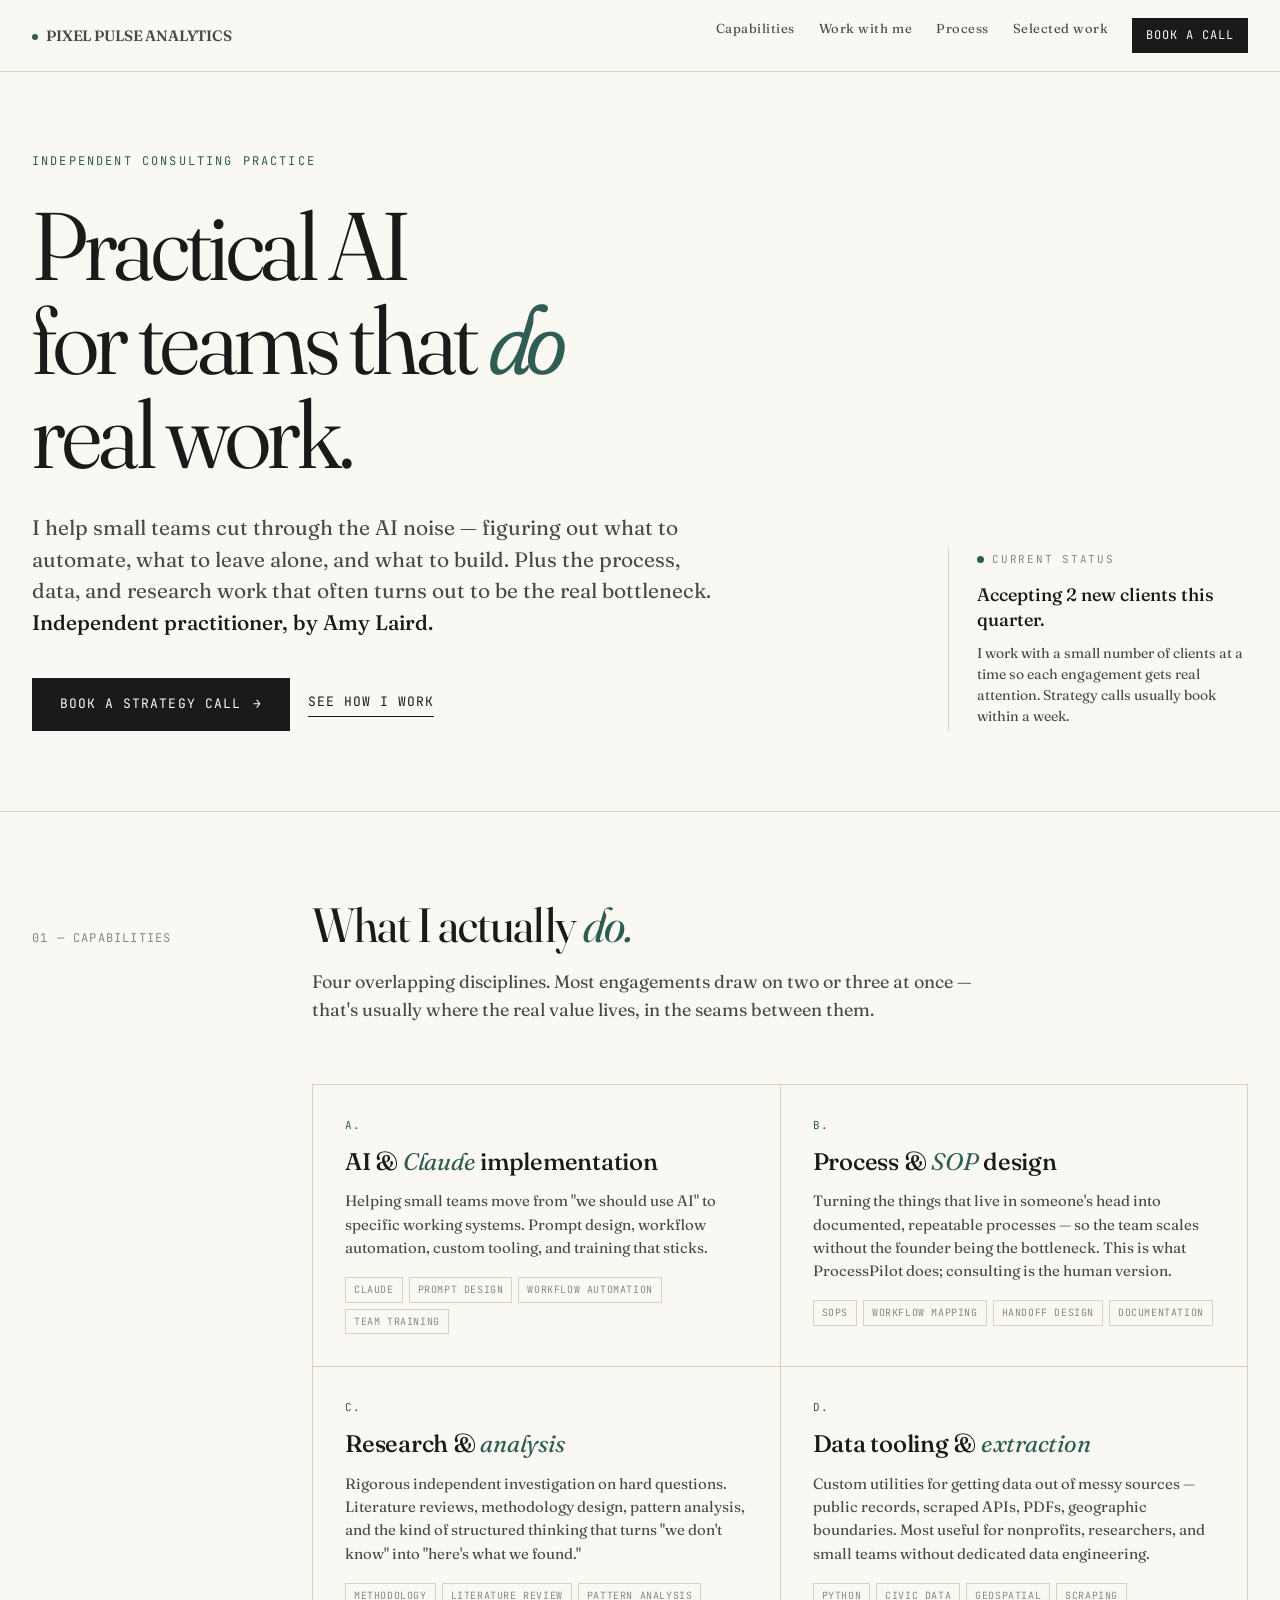
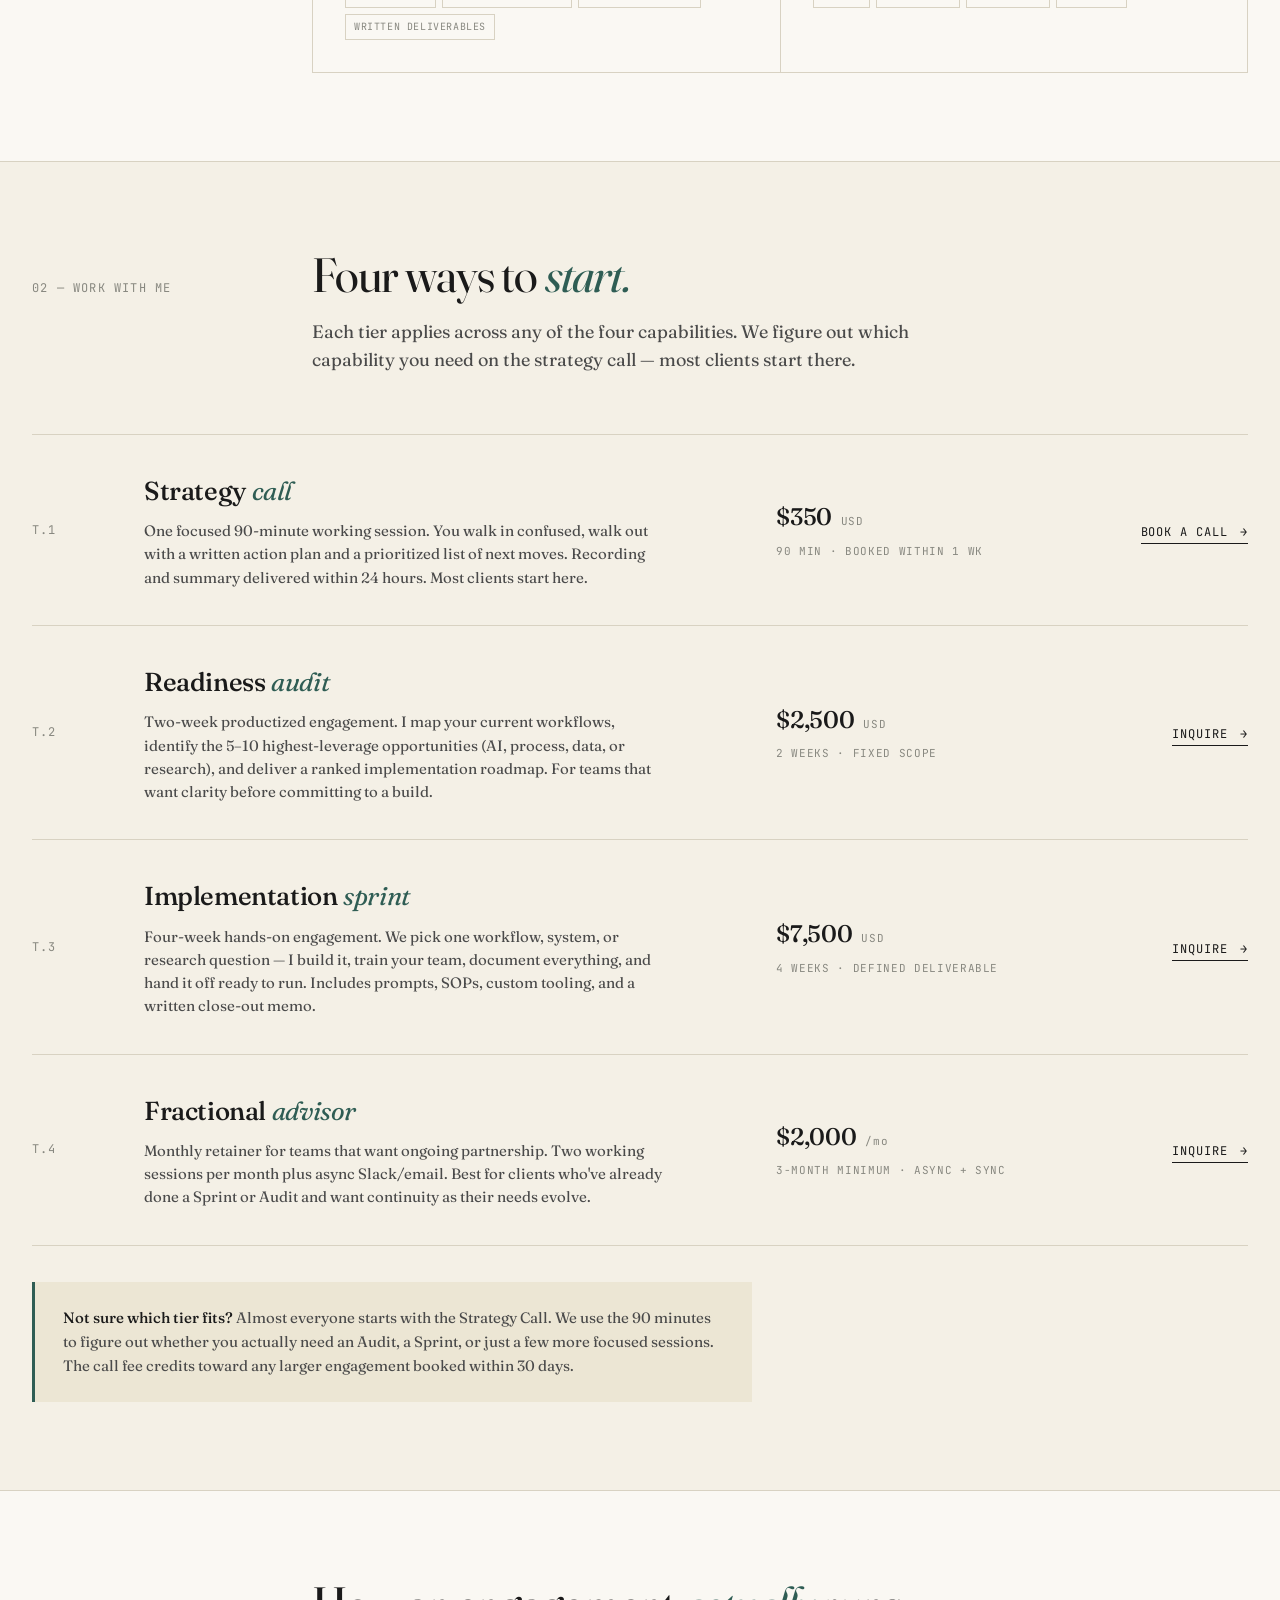
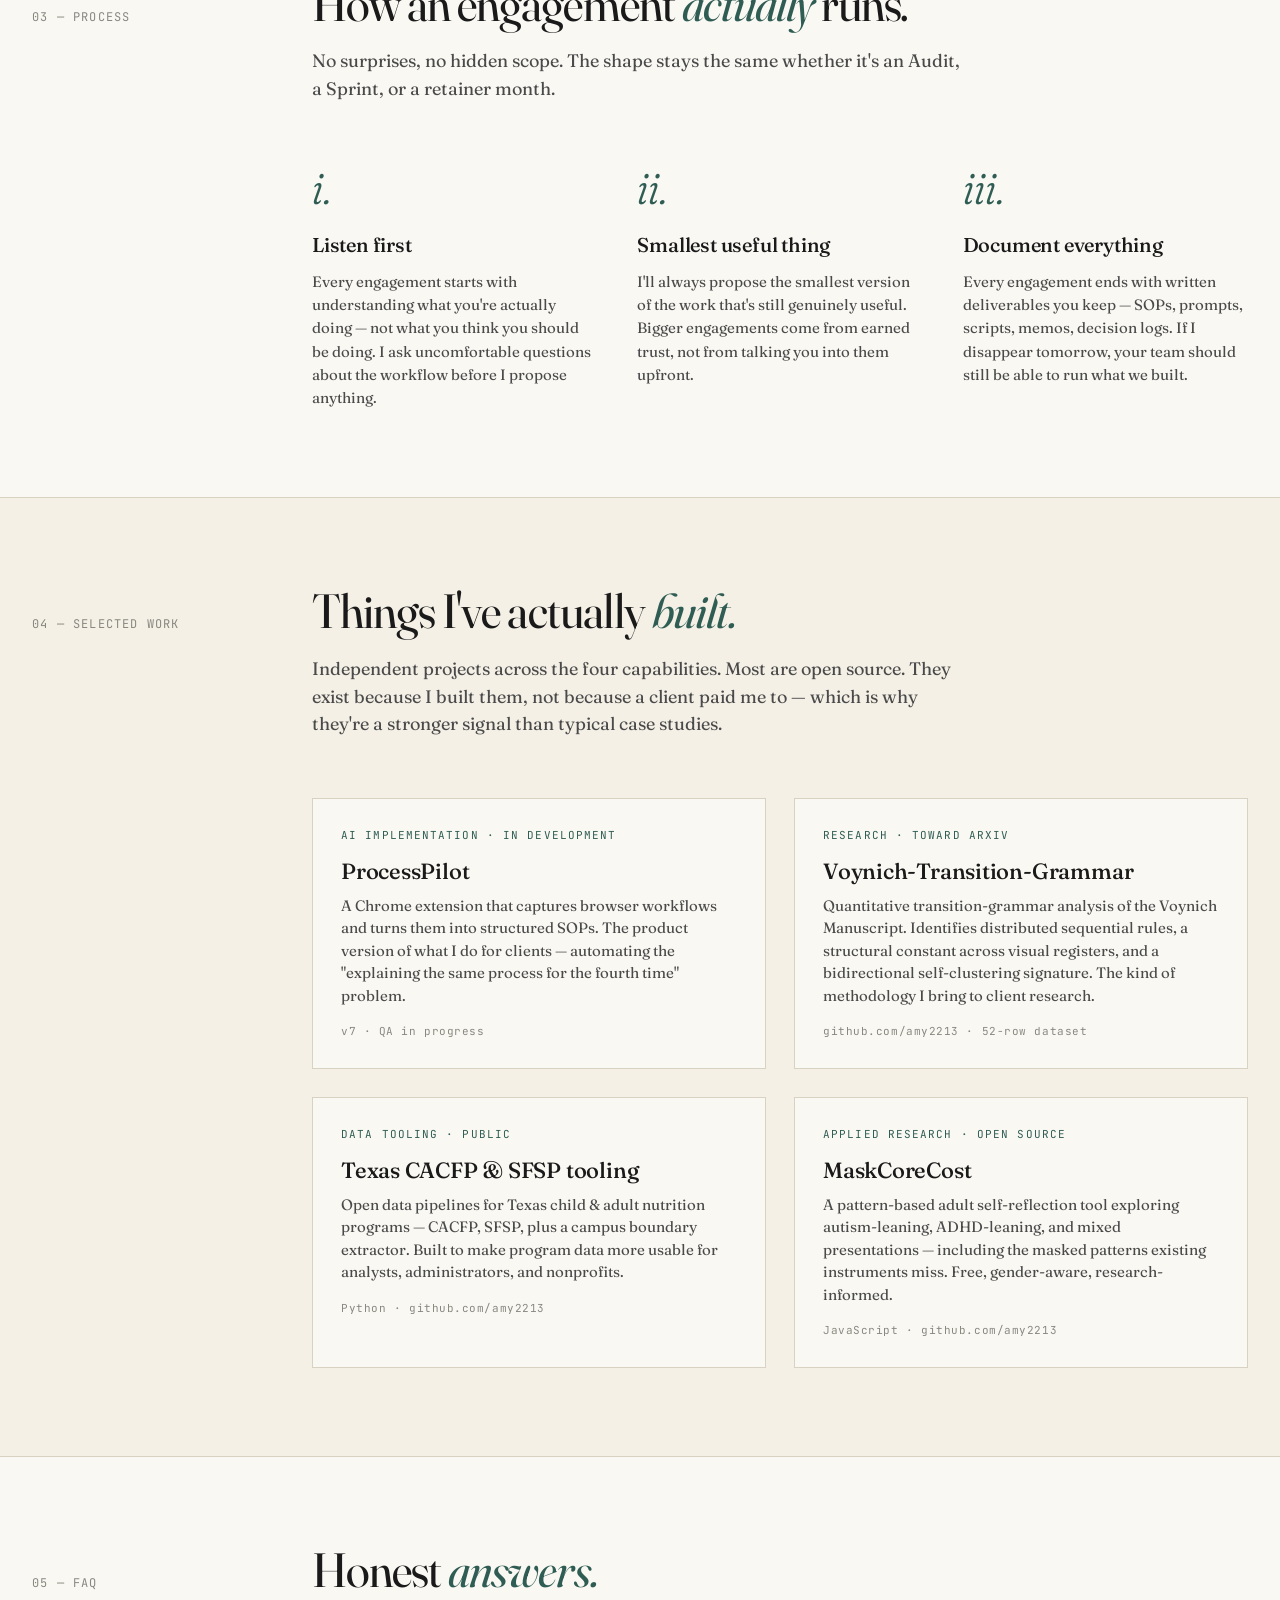
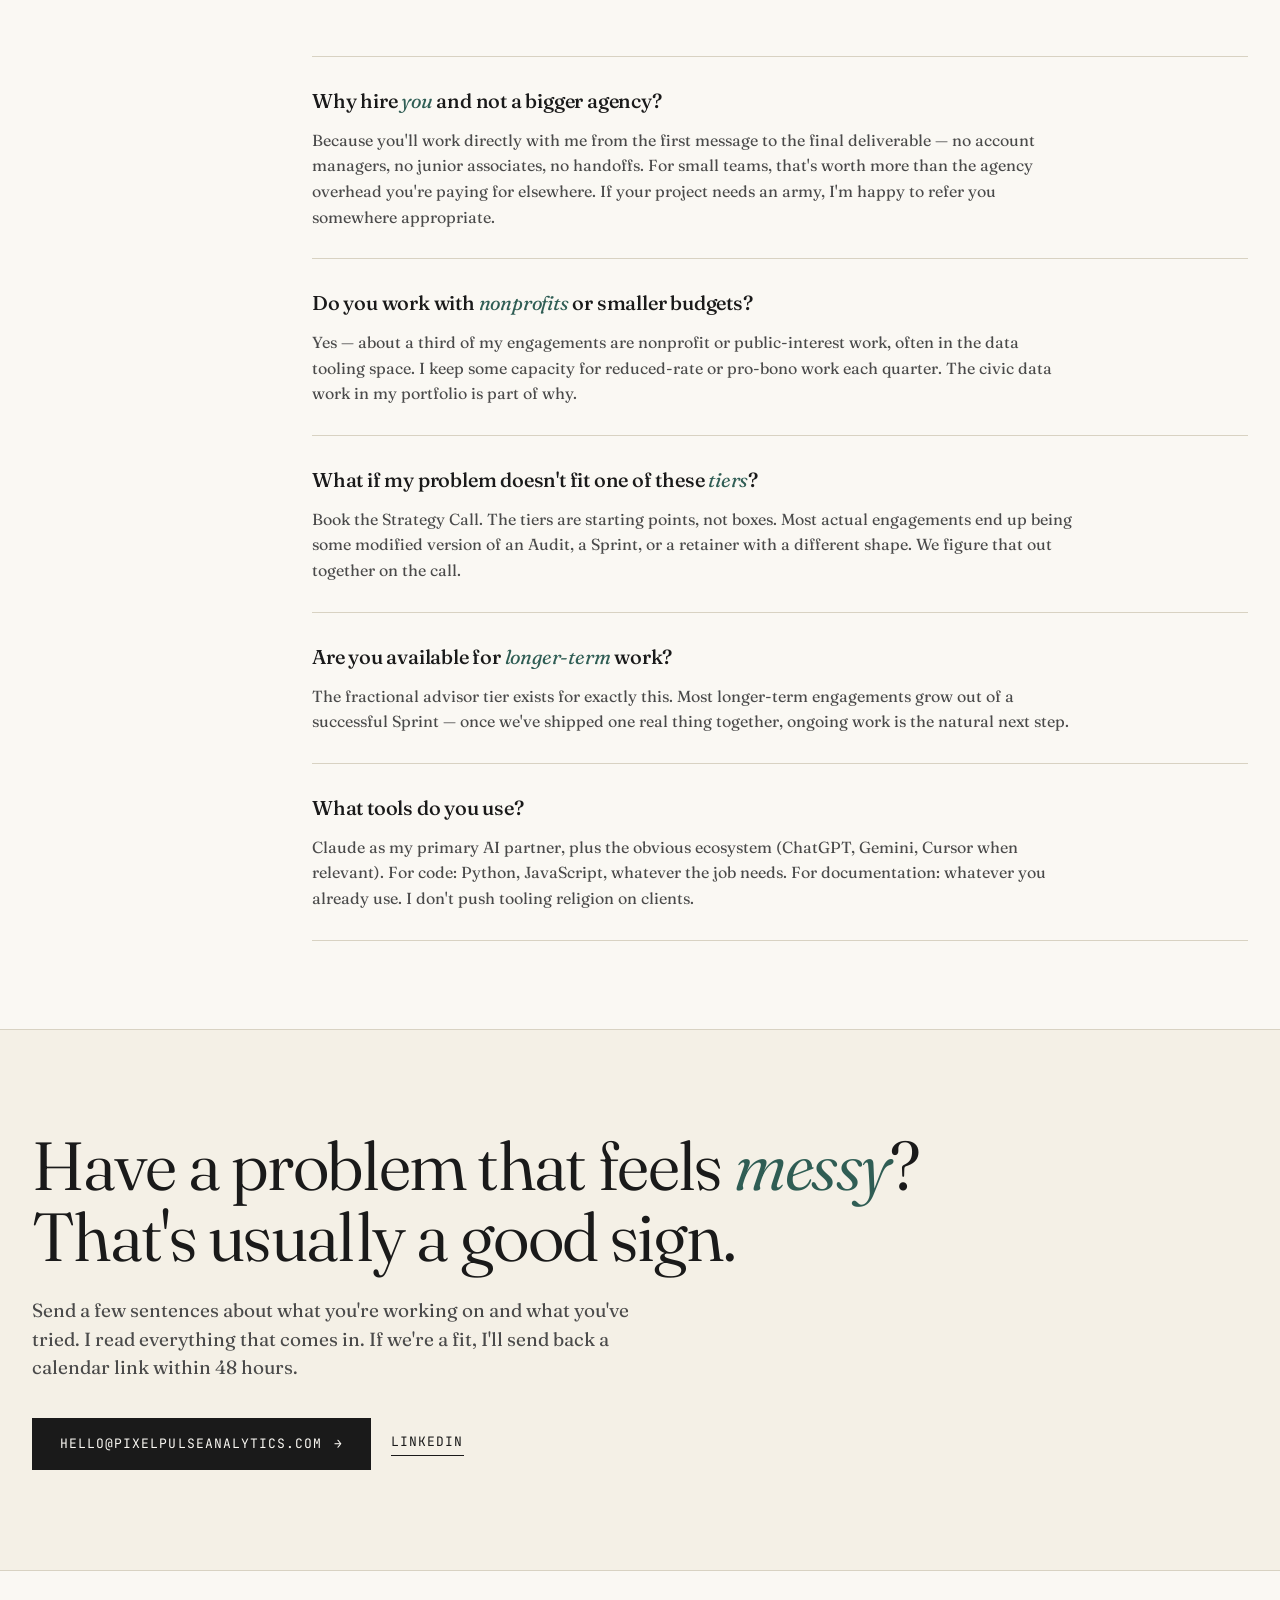
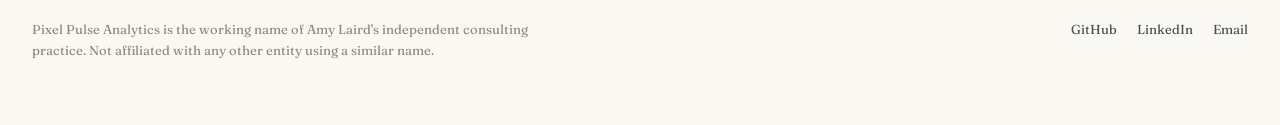
==== index.html @ 25b035e1 "Initial consulting site" ====
<!DOCTYPE html>
<html lang="en">
<head>
<meta charset="UTF-8" />
<meta name="viewport" content="width=device-width, initial-scale=1.0" />
<title>Pixel Pulse Analytics — Independent consulting by Amy Laird</title>
<meta name="description" content="Independent consulting on AI implementation, process design, research, and data tooling. By Amy Laird." />

<meta property="og:title" content="Pixel Pulse Analytics" />
<meta property="og:description" content="Independent consulting on AI implementation, process design, research, and data tooling." />
<meta property="og:type" content="website" />
<meta property="og:url" content="https://pixelpulseanalytics.com" />

<link rel="preconnect" href="https://fonts.googleapis.com" />
<link rel="preconnect" href="https://fonts.gstatic.com" crossorigin />
<link href="https://fonts.googleapis.com/css2?family=Fraunces:ital,opsz,wght@0,9..144,300..900;1,9..144,300..900&family=JetBrains+Mono:wght@400;500&display=swap" rel="stylesheet" />

<style>
:root {
  --paper: #faf8f3;
  --paper-warm: #f4f0e6;
  --paper-deep: #ece6d4;
  --ink: #1a1a1a;
  --ink-soft: #4a4a4a;
  --ink-muted: #888880;
  --rule: #d8d2c2;
  --accent: #2f5d54;
  --accent-light: #5a8a80;
  --accent-rust: #b67d2c;
  --accent-plum: #6b6280;
  --max-width: 1280px;
}

* { box-sizing: border-box; margin: 0; padding: 0; }
html { scroll-behavior: smooth; }

body {
  font-family: 'Fraunces', Georgia, serif;
  font-optical-sizing: auto;
  background: var(--paper);
  color: var(--ink);
  line-height: 1.55;
  font-size: 17px;
  -webkit-font-smoothing: antialiased;
  text-rendering: optimizeLegibility;
}

.mono {
  font-family: 'JetBrains Mono', 'SF Mono', Consolas, monospace;
  font-feature-settings: 'liga' 0;
}

.container {
  max-width: var(--max-width);
  margin: 0 auto;
  padding: 0 32px;
}

/* ============ TOP NAV ============ */
.topbar {
  border-bottom: 1px solid var(--rule);
  padding: 18px 0;
  font-size: 13px;
  letter-spacing: 0.04em;
  background: var(--paper);
  position: sticky;
  top: 0;
  z-index: 50;
  backdrop-filter: blur(8px);
}
.topbar .container {
  display: flex;
  justify-content: space-between;
  align-items: center;
  gap: 24px;
  flex-wrap: wrap;
}
.brand-mark {
  font-family: 'Fraunces', serif;
  font-weight: 600;
  font-size: 15px;
  letter-spacing: -0.01em;
  text-decoration: none;
  color: var(--ink);
}
.brand-mark .dot {
  display: inline-block;
  width: 6px;
  height: 6px;
  background: var(--accent);
  border-radius: 50%;
  margin-right: 8px;
  vertical-align: middle;
}
.topbar nav {
  display: flex;
  gap: 24px;
  flex-wrap: wrap;
}
.topbar a {
  color: var(--ink-soft);
  text-decoration: none;
  transition: color 0.2s ease;
}
.topbar a:hover { color: var(--accent); }

.topbar .cta-mini {
  font-family: 'JetBrains Mono', monospace;
  font-size: 12px;
  letter-spacing: 0.08em;
  text-transform: uppercase;
  background: var(--ink);
  color: var(--paper) !important;
  padding: 8px 14px;
  transition: background 0.2s ease;
}
.topbar .cta-mini:hover { background: var(--accent); color: var(--paper) !important; }

/* ============ HERO ============ */
.hero {
  padding: 80px 0 80px;
  position: relative;
}
.hero-grid {
  display: grid;
  grid-template-columns: 1fr 300px;
  gap: 60px;
  align-items: end;
}
.eyebrow {
  font-size: 12px;
  letter-spacing: 0.18em;
  text-transform: uppercase;
  color: var(--accent);
  margin-bottom: 28px;
  opacity: 0;
  animation: fadeUp 0.7s ease forwards;
  animation-delay: 0.1s;
}
.hero h1 {
  font-family: 'Fraunces', serif;
  font-weight: 350;
  font-size: clamp(44px, 7.5vw, 104px);
  line-height: 0.98;
  letter-spacing: -0.035em;
  margin-bottom: 32px;
  font-variation-settings: "opsz" 144, "SOFT" 30;
  opacity: 0;
  animation: fadeUp 0.9s ease forwards;
  animation-delay: 0.2s;
}
.hero h1 em {
  font-style: italic;
  font-weight: 350;
  color: var(--accent);
  font-variation-settings: "opsz" 144, "SOFT" 100;
}
.hero-sub {
  font-size: 21px;
  line-height: 1.5;
  color: var(--ink-soft);
  max-width: 680px;
  margin-bottom: 40px;
  font-weight: 400;
  opacity: 0;
  animation: fadeUp 0.9s ease forwards;
  animation-delay: 0.4s;
}
.hero-sub strong {
  color: var(--ink);
  font-weight: 500;
}
.hero-ctas {
  display: flex;
  gap: 18px;
  align-items: center;
  flex-wrap: wrap;
  opacity: 0;
  animation: fadeUp 0.9s ease forwards;
  animation-delay: 0.55s;
}
.btn-primary {
  background: var(--ink);
  color: var(--paper);
  padding: 16px 28px;
  font-family: 'JetBrains Mono', monospace;
  font-size: 13px;
  letter-spacing: 0.08em;
  text-transform: uppercase;
  text-decoration: none;
  transition: background 0.25s ease, transform 0.25s ease;
  display: inline-flex;
  align-items: center;
  gap: 12px;
}
.btn-primary:hover {
  background: var(--accent);
  transform: translateY(-2px);
}
.btn-primary .arrow {
  transition: transform 0.25s ease;
}
.btn-primary:hover .arrow { transform: translateX(4px); }
.btn-secondary {
  color: var(--ink);
  border-bottom: 1px solid var(--ink);
  padding-bottom: 3px;
  font-family: 'JetBrains Mono', monospace;
  font-size: 13px;
  letter-spacing: 0.08em;
  text-transform: uppercase;
  text-decoration: none;
  transition: color 0.2s ease, border-color 0.2s ease;
}
.btn-secondary:hover { color: var(--accent); border-color: var(--accent); }

.availability {
  border-left: 1px solid var(--rule);
  padding: 4px 0 4px 28px;
  opacity: 0;
  animation: fadeUp 0.9s ease forwards;
  animation-delay: 0.65s;
}
.availability .label {
  font-size: 11px;
  letter-spacing: 0.16em;
  text-transform: uppercase;
  color: var(--ink-muted);
  margin-bottom: 14px;
  display: flex;
  align-items: center;
  gap: 8px;
}
.availability .pulse {
  display: inline-block;
  width: 7px;
  height: 7px;
  background: var(--accent);
  border-radius: 50%;
  animation: pulse 2.2s ease-in-out infinite;
}
.availability .status-text {
  font-family: 'Fraunces', serif;
  font-size: 18px;
  line-height: 1.4;
  color: var(--ink);
  font-weight: 500;
  margin-bottom: 10px;
}
.availability .status-detail {
  font-size: 14px;
  color: var(--ink-soft);
  line-height: 1.5;
}

@keyframes pulse {
  0%, 100% { opacity: 1; }
  50% { opacity: 0.35; }
}
@keyframes fadeUp {
  from { opacity: 0; transform: translateY(16px); }
  to { opacity: 1; transform: translateY(0); }
}

/* ============ SECTION RULES ============ */
.section {
  padding: 88px 0;
  border-top: 1px solid var(--rule);
}
.section.alt { background: var(--paper-warm); }
.section-header {
  display: grid;
  grid-template-columns: 220px 1fr;
  gap: 60px;
  margin-bottom: 60px;
  align-items: baseline;
}
.section-num {
  font-family: 'JetBrains Mono', monospace;
  font-size: 12px;
  color: var(--ink-muted);
  letter-spacing: 0.1em;
}
.section-title {
  font-family: 'Fraunces', serif;
  font-weight: 400;
  font-size: clamp(30px, 4.2vw, 48px);
  letter-spacing: -0.02em;
  line-height: 1.05;
  font-variation-settings: "opsz" 96;
}
.section-title em {
  font-style: italic;
  color: var(--accent);
  font-weight: 400;
}
.section-intro {
  font-size: 18px;
  color: var(--ink-soft);
  max-width: 660px;
  margin-top: 18px;
  line-height: 1.55;
}

/* ============ CAPABILITIES ============ */
.body-grid {
  display: grid;
  grid-template-columns: 220px 1fr;
  gap: 60px;
}
.capabilities {
  display: grid;
  grid-template-columns: 1fr 1fr;
  gap: 0;
  border-top: 1px solid var(--rule);
  border-left: 1px solid var(--rule);
}
.capability {
  padding: 32px;
  border-right: 1px solid var(--rule);
  border-bottom: 1px solid var(--rule);
  background: var(--paper);
  transition: background 0.25s ease;
}
.capability:hover { background: var(--paper-warm); }
.capability-num {
  font-family: 'JetBrains Mono', monospace;
  font-size: 11px;
  color: var(--accent);
  letter-spacing: 0.1em;
  margin-bottom: 14px;
}
.capability h3 {
  font-family: 'Fraunces', serif;
  font-size: 24px;
  font-weight: 500;
  letter-spacing: -0.01em;
  margin-bottom: 14px;
  line-height: 1.15;
}
.capability h3 em {
  font-style: italic;
  color: var(--accent);
  font-weight: 400;
}
.capability p {
  font-size: 15px;
  line-height: 1.55;
  color: var(--ink-soft);
  margin-bottom: 14px;
}
.capability .tags {
  display: flex;
  flex-wrap: wrap;
  gap: 6px;
  margin-top: 18px;
}
.capability .tag {
  font-family: 'JetBrains Mono', monospace;
  font-size: 10px;
  letter-spacing: 0.06em;
  color: var(--ink-muted);
  text-transform: uppercase;
  border: 1px solid var(--rule);
  padding: 4px 8px;
}

/* ============ SERVICES / TIERS ============ */
.tiers {
  display: grid;
  gap: 0;
  border-top: 1px solid var(--rule);
}
.tier {
  display: grid;
  grid-template-columns: 80px 1fr 240px 200px;
  gap: 32px;
  padding: 36px 0;
  border-bottom: 1px solid var(--rule);
  align-items: center;
  transition: background 0.25s ease;
}
.tier:hover { background: var(--paper-warm); padding-left: 12px; padding-right: 12px; margin-left: -12px; margin-right: -12px; }
.tier-num {
  font-family: 'JetBrains Mono', monospace;
  font-size: 12px;
  color: var(--ink-muted);
  letter-spacing: 0.1em;
}
.tier-main h3 {
  font-family: 'Fraunces', serif;
  font-size: 26px;
  font-weight: 500;
  letter-spacing: -0.015em;
  margin-bottom: 8px;
}
.tier-main h3 em {
  font-style: italic;
  color: var(--accent);
  font-weight: 400;
}
.tier-main p {
  font-size: 15px;
  color: var(--ink-soft);
  line-height: 1.55;
  max-width: 520px;
}
.tier-meta {
  font-family: 'JetBrains Mono', monospace;
  font-size: 13px;
  color: var(--ink-soft);
  line-height: 1.6;
}
.tier-meta .price {
  display: block;
  font-family: 'Fraunces', serif;
  font-size: 24px;
  font-weight: 500;
  color: var(--ink);
  letter-spacing: -0.01em;
  margin-bottom: 4px;
}
.tier-meta .price em {
  font-family: 'JetBrains Mono', monospace;
  font-style: normal;
  font-size: 11px;
  color: var(--ink-muted);
  letter-spacing: 0.06em;
  margin-left: 4px;
  font-weight: 400;
}
.tier-meta .timeline {
  font-size: 11px;
  letter-spacing: 0.06em;
  text-transform: uppercase;
  color: var(--ink-muted);
}
.tier-cta {
  text-align: right;
}
.tier-cta a {
  color: var(--ink);
  border-bottom: 1px solid var(--ink);
  padding-bottom: 3px;
  text-decoration: none;
  font-family: 'JetBrains Mono', monospace;
  font-size: 12px;
  letter-spacing: 0.08em;
  text-transform: uppercase;
  transition: color 0.2s ease, border-color 0.2s ease;
  white-space: nowrap;
}
.tier-cta a:hover {
  color: var(--accent);
  border-color: var(--accent);
}
.tier-cta a .arrow {
  display: inline-block;
  margin-left: 4px;
  transition: transform 0.25s ease;
}
.tier-cta a:hover .arrow { transform: translateX(4px); }

.tiers-note {
  margin-top: 36px;
  padding: 24px 28px;
  background: var(--paper-deep);
  border-left: 3px solid var(--accent);
  font-size: 15px;
  color: var(--ink-soft);
  line-height: 1.6;
  max-width: 720px;
}
.tiers-note strong {
  color: var(--ink);
  font-weight: 500;
}

/* ============ PROCESS ============ */
.process-steps {
  display: grid;
  grid-template-columns: repeat(3, 1fr);
  gap: 40px;
}
.process-step .step-num {
  font-family: 'Fraunces', serif;
  font-style: italic;
  font-size: 48px;
  font-weight: 300;
  color: var(--accent);
  line-height: 1;
  margin-bottom: 18px;
  font-variation-settings: "opsz" 144, "SOFT" 100;
}
.process-step h4 {
  font-family: 'Fraunces', serif;
  font-size: 20px;
  font-weight: 500;
  margin-bottom: 10px;
  letter-spacing: -0.01em;
}
.process-step p {
  font-size: 15px;
  color: var(--ink-soft);
  line-height: 1.55;
}

/* ============ WORK / PROOF ============ */
.work-grid {
  display: grid;
  grid-template-columns: 1fr 1fr;
  gap: 28px;
}
.work-card {
  background: var(--paper);
  border: 1px solid var(--rule);
  padding: 28px;
  text-decoration: none;
  color: inherit;
  display: block;
  transition: transform 0.3s ease, border-color 0.3s ease;
}
.work-card:hover {
  transform: translateY(-3px);
  border-color: var(--accent);
}
.work-card .kind {
  font-family: 'JetBrains Mono', monospace;
  font-size: 11px;
  color: var(--accent);
  letter-spacing: 0.1em;
  text-transform: uppercase;
  margin-bottom: 14px;
}
.work-card h4 {
  font-family: 'Fraunces', serif;
  font-size: 22px;
  font-weight: 500;
  letter-spacing: -0.01em;
  margin-bottom: 10px;
  line-height: 1.2;
}
.work-card h4 em { font-style: italic; font-weight: 400; }
.work-card p {
  font-size: 15px;
  color: var(--ink-soft);
  line-height: 1.5;
  margin-bottom: 16px;
}
.work-card .meta {
  font-family: 'JetBrains Mono', monospace;
  font-size: 11px;
  color: var(--ink-muted);
  letter-spacing: 0.05em;
}

/* ============ FAQ ============ */
.faq-list {
  display: grid;
  gap: 0;
}
.faq-item {
  border-top: 1px solid var(--rule);
  padding: 28px 0;
}
.faq-item:last-child { border-bottom: 1px solid var(--rule); }
.faq-q {
  font-family: 'Fraunces', serif;
  font-size: 20px;
  font-weight: 500;
  letter-spacing: -0.01em;
  margin-bottom: 12px;
  color: var(--ink);
}
.faq-q em { font-style: italic; color: var(--accent); font-weight: 400; }
.faq-a {
  font-size: 16px;
  line-height: 1.6;
  color: var(--ink-soft);
  max-width: 760px;
}

/* ============ CONTACT / CLOSE ============ */
.close-block {
  text-align: left;
  padding: 100px 0;
  border-top: 1px solid var(--rule);
  background: var(--paper-warm);
}
.close-block h2 {
  font-family: 'Fraunces', serif;
  font-weight: 350;
  font-size: clamp(36px, 5.5vw, 68px);
  letter-spacing: -0.025em;
  line-height: 1.05;
  margin-bottom: 24px;
  max-width: 900px;
}
.close-block h2 em {
  font-style: italic;
  color: var(--accent);
  font-weight: 350;
}
.close-block .close-sub {
  font-size: 19px;
  color: var(--ink-soft);
  line-height: 1.5;
  max-width: 620px;
  margin-bottom: 36px;
}
.close-block .close-ctas {
  display: flex;
  gap: 20px;
  flex-wrap: wrap;
  align-items: center;
}

/* ============ FOOTER ============ */
footer {
  padding: 48px 0 64px;
  border-top: 1px solid var(--rule);
  font-size: 13px;
  color: var(--ink-muted);
}
footer .container {
  display: flex;
  justify-content: space-between;
  gap: 24px;
  flex-wrap: wrap;
}
footer .colophon {
  max-width: 520px;
  line-height: 1.6;
}
footer a {
  color: var(--ink-soft);
  text-decoration: none;
  border-bottom: 1px solid transparent;
  transition: color 0.2s ease, border-color 0.2s ease;
}
footer a:hover { color: var(--accent); border-bottom-color: var(--accent); }
footer .links { display: flex; gap: 20px; }

/* ============ RESPONSIVE ============ */
@media (max-width: 880px) {
  .container { padding: 0 22px; }
  .hero { padding: 50px 0 60px; }
  .hero-grid, .section-header, .body-grid {
    grid-template-columns: 1fr;
    gap: 28px;
  }
  .availability {
    border-left: none;
    border-top: 1px solid var(--rule);
    padding-left: 0;
    padding-top: 28px;
  }
  .section { padding: 60px 0; }
  .section-header { margin-bottom: 36px; }
  .capabilities { grid-template-columns: 1fr; }
  .tier {
    grid-template-columns: 1fr;
    gap: 12px;
    padding: 28px 0;
  }
  .tier-cta { text-align: left; }
  .tier:hover {
    padding-left: 0;
    padding-right: 0;
    margin-left: 0;
    margin-right: 0;
  }
  .process-steps {
    grid-template-columns: 1fr;
    gap: 28px;
  }
  .work-grid { grid-template-columns: 1fr; gap: 20px; }
  .topbar nav { gap: 14px; font-size: 12px; }
  .topbar .container { gap: 16px; }
  .topbar .cta-mini { padding: 6px 10px; font-size: 11px; }
  .close-block { padding: 70px 0; }
  .hero-ctas { gap: 14px; }
}
</style>
</head>
<body>

<!-- ============ TOP BAR ============ -->
<div class="topbar">
  <div class="container">
    <a href="#top" class="brand-mark"><span class="dot"></span>PIXEL&nbsp;PULSE&nbsp;ANALYTICS</a>
    <nav>
      <a href="#capabilities">Capabilities</a>
      <a href="#work-with-me">Work with me</a>
      <a href="#process">Process</a>
      <a href="#proof">Selected work</a>
      <a href="#contact" class="cta-mini">Book a call</a>
    </nav>
  </div>
</div>

<!-- ============ HERO ============ -->
<section class="hero" id="top">
  <div class="container">
    <div class="hero-grid">
      <div>
        <div class="eyebrow mono">Independent consulting practice</div>
        <h1>
          Practical AI<br />
          for teams that <em>do</em><br />
          real work.
        </h1>
        <p class="hero-sub">
          I help small teams cut through the AI noise — figuring out what to automate, what to leave alone, and what to build. Plus the process, data, and research work that often turns out to be the real bottleneck. <strong>Independent practitioner, by Amy Laird.</strong>
        </p>
        <div class="hero-ctas">
          <a href="#contact" class="btn-primary">Book a strategy call <span class="arrow">→</span></a>
          <a href="#work-with-me" class="btn-secondary">See how I work</a>
        </div>
      </div>
      <aside class="availability">
        <div class="label mono"><span class="pulse"></span>CURRENT STATUS</div>
        <div class="status-text">Accepting 2 new clients this quarter.</div>
        <div class="status-detail">I work with a small number of clients at a time so each engagement gets real attention. Strategy calls usually book within a week.</div>
      </aside>
    </div>
  </div>
</section>

<!-- ============ CAPABILITIES ============ -->
<section class="section" id="capabilities">
  <div class="container">
    <div class="section-header">
      <div>
        <div class="section-num mono">01 — CAPABILITIES</div>
      </div>
      <div>
        <h2 class="section-title">What I actually <em>do.</em></h2>
        <p class="section-intro">Four overlapping disciplines. Most engagements draw on two or three at once — that's usually where the real value lives, in the seams between them.</p>
      </div>
    </div>
    <div class="body-grid">
      <div></div>
      <div>
        <div class="capabilities">

          <div class="capability">
            <div class="capability-num mono">A.</div>
            <h3>AI &amp; <em>Claude</em> implementation</h3>
            <p>Helping small teams move from "we should use AI" to specific working systems. Prompt design, workflow automation, custom tooling, and training that sticks.</p>
            <div class="tags">
              <span class="tag mono">Claude</span>
              <span class="tag mono">prompt design</span>
              <span class="tag mono">workflow automation</span>
              <span class="tag mono">team training</span>
            </div>
          </div>

          <div class="capability">
            <div class="capability-num mono">B.</div>
            <h3>Process &amp; <em>SOP</em> design</h3>
            <p>Turning the things that live in someone's head into documented, repeatable processes — so the team scales without the founder being the bottleneck. This is what ProcessPilot does; consulting is the human version.</p>
            <div class="tags">
              <span class="tag mono">SOPs</span>
              <span class="tag mono">workflow mapping</span>
              <span class="tag mono">handoff design</span>
              <span class="tag mono">documentation</span>
            </div>
          </div>

          <div class="capability">
            <div class="capability-num mono">C.</div>
            <h3>Research &amp; <em>analysis</em></h3>
            <p>Rigorous independent investigation on hard questions. Literature reviews, methodology design, pattern analysis, and the kind of structured thinking that turns "we don't know" into "here's what we found."</p>
            <div class="tags">
              <span class="tag mono">methodology</span>
              <span class="tag mono">literature review</span>
              <span class="tag mono">pattern analysis</span>
              <span class="tag mono">written deliverables</span>
            </div>
          </div>

          <div class="capability">
            <div class="capability-num mono">D.</div>
            <h3>Data tooling &amp; <em>extraction</em></h3>
            <p>Custom utilities for getting data out of messy sources — public records, scraped APIs, PDFs, geographic boundaries. Most useful for nonprofits, researchers, and small teams without dedicated data engineering.</p>
            <div class="tags">
              <span class="tag mono">Python</span>
              <span class="tag mono">civic data</span>
              <span class="tag mono">geospatial</span>
              <span class="tag mono">scraping</span>
            </div>
          </div>

        </div>
      </div>
    </div>
  </div>
</section>

<!-- ============ TIERS / WORK WITH ME ============ -->
<section class="section alt" id="work-with-me">
  <div class="container">
    <div class="section-header">
      <div>
        <div class="section-num mono">02 — WORK WITH ME</div>
      </div>
      <div>
        <h2 class="section-title">Four ways to <em>start.</em></h2>
        <p class="section-intro">Each tier applies across any of the four capabilities. We figure out which capability you need on the strategy call — most clients start there.</p>
      </div>
    </div>

    <div class="tiers">

      <div class="tier">
        <div class="tier-num mono">T.1</div>
        <div class="tier-main">
          <h3>Strategy <em>call</em></h3>
          <p>One focused 90-minute working session. You walk in confused, walk out with a written action plan and a prioritized list of next moves. Recording and summary delivered within 24 hours. Most clients start here.</p>
        </div>
        <div class="tier-meta">
          <span class="price">$350 <em>USD</em></span>
          <span class="timeline">90 min · Booked within 1 wk</span>
        </div>
        <div class="tier-cta">
          <a href="#contact">Book a call <span class="arrow">→</span></a>
        </div>
      </div>

      <div class="tier">
        <div class="tier-num mono">T.2</div>
        <div class="tier-main">
          <h3>Readiness <em>audit</em></h3>
          <p>Two-week productized engagement. I map your current workflows, identify the 5–10 highest-leverage opportunities (AI, process, data, or research), and deliver a ranked implementation roadmap. For teams that want clarity before committing to a build.</p>
        </div>
        <div class="tier-meta">
          <span class="price">$2,500 <em>USD</em></span>
          <span class="timeline">2 weeks · Fixed scope</span>
        </div>
        <div class="tier-cta">
          <a href="#contact">Inquire <span class="arrow">→</span></a>
        </div>
      </div>

      <div class="tier">
        <div class="tier-num mono">T.3</div>
        <div class="tier-main">
          <h3>Implementation <em>sprint</em></h3>
          <p>Four-week hands-on engagement. We pick one workflow, system, or research question — I build it, train your team, document everything, and hand it off ready to run. Includes prompts, SOPs, custom tooling, and a written close-out memo.</p>
        </div>
        <div class="tier-meta">
          <span class="price">$7,500 <em>USD</em></span>
          <span class="timeline">4 weeks · Defined deliverable</span>
        </div>
        <div class="tier-cta">
          <a href="#contact">Inquire <span class="arrow">→</span></a>
        </div>
      </div>

      <div class="tier">
        <div class="tier-num mono">T.4</div>
        <div class="tier-main">
          <h3>Fractional <em>advisor</em></h3>
          <p>Monthly retainer for teams that want ongoing partnership. Two working sessions per month plus async Slack/email. Best for clients who've already done a Sprint or Audit and want continuity as their needs evolve.</p>
        </div>
        <div class="tier-meta">
          <span class="price">$2,000 <em>/mo</em></span>
          <span class="timeline">3-month minimum · Async + sync</span>
        </div>
        <div class="tier-cta">
          <a href="#contact">Inquire <span class="arrow">→</span></a>
        </div>
      </div>

    </div>

    <div class="tiers-note">
      <strong>Not sure which tier fits?</strong> Almost everyone starts with the Strategy Call. We use the 90 minutes to figure out whether you actually need an Audit, a Sprint, or just a few more focused sessions. The call fee credits toward any larger engagement booked within 30 days.
    </div>

  </div>
</section>

<!-- ============ PROCESS ============ -->
<section class="section" id="process">
  <div class="container">
    <div class="section-header">
      <div>
        <div class="section-num mono">03 — PROCESS</div>
      </div>
      <div>
        <h2 class="section-title">How an engagement <em>actually</em> runs.</h2>
        <p class="section-intro">No surprises, no hidden scope. The shape stays the same whether it's an Audit, a Sprint, or a retainer month.</p>
      </div>
    </div>
    <div class="body-grid">
      <div></div>
      <div class="process-steps">

        <div class="process-step">
          <div class="step-num">i.</div>
          <h4>Listen first</h4>
          <p>Every engagement starts with understanding what you're actually doing — not what you think you should be doing. I ask uncomfortable questions about the workflow before I propose anything.</p>
        </div>

        <div class="process-step">
          <div class="step-num">ii.</div>
          <h4>Smallest useful thing</h4>
          <p>I'll always propose the smallest version of the work that's still genuinely useful. Bigger engagements come from earned trust, not from talking you into them upfront.</p>
        </div>

        <div class="process-step">
          <div class="step-num">iii.</div>
          <h4>Document everything</h4>
          <p>Every engagement ends with written deliverables you keep — SOPs, prompts, scripts, memos, decision logs. If I disappear tomorrow, your team should still be able to run what we built.</p>
        </div>

      </div>
    </div>
  </div>
</section>

<!-- ============ SELECTED WORK ============ -->
<section class="section alt" id="proof">
  <div class="container">
    <div class="section-header">
      <div>
        <div class="section-num mono">04 — SELECTED WORK</div>
      </div>
      <div>
        <h2 class="section-title">Things I've actually <em>built.</em></h2>
        <p class="section-intro">Independent projects across the four capabilities. Most are open source. They exist because I built them, not because a client paid me to — which is why they're a stronger signal than typical case studies.</p>
      </div>
    </div>
    <div class="body-grid">
      <div></div>
      <div class="work-grid">

        <a href="#" class="work-card">
          <div class="kind mono">AI Implementation · In Development</div>
          <h4>ProcessPilot</h4>
          <p>A Chrome extension that captures browser workflows and turns them into structured SOPs. The product version of what I do for clients — automating the "explaining the same process for the fourth time" problem.</p>
          <div class="meta mono">v7 · QA in progress</div>
        </a>

        <a href="https://github.com/amy2213/Voynich-Transition-Grammar" target="_blank" rel="noopener" class="work-card">
          <div class="kind mono">Research · Toward arXiv</div>
          <h4>Voynich-Transition-Grammar</h4>
          <p>Quantitative transition-grammar analysis of the Voynich Manuscript. Identifies distributed sequential rules, a structural constant across visual registers, and a bidirectional self-clustering signature. The kind of methodology I bring to client research.</p>
          <div class="meta mono">github.com/amy2213 · 52-row dataset</div>
        </a>

        <a href="https://github.com/amy2213/cacfp-texas-capstone" target="_blank" rel="noopener" class="work-card">
          <div class="kind mono">Data Tooling · Public</div>
          <h4>Texas CACFP &amp; SFSP tooling</h4>
          <p>Open data pipelines for Texas child &amp; adult nutrition programs — CACFP, SFSP, plus a campus boundary extractor. Built to make program data more usable for analysts, administrators, and nonprofits.</p>
          <div class="meta mono">Python · github.com/amy2213</div>
        </a>

        <a href="https://github.com/amy2213/MaskCoreCost" target="_blank" rel="noopener" class="work-card">
          <div class="kind mono">Applied Research · Open Source</div>
          <h4>MaskCoreCost</h4>
          <p>A pattern-based adult self-reflection tool exploring autism-leaning, ADHD-leaning, and mixed presentations — including the masked patterns existing instruments miss. Free, gender-aware, research-informed.</p>
          <div class="meta mono">JavaScript · github.com/amy2213</div>
        </a>

      </div>
    </div>
  </div>
</section>

<!-- ============ FAQ ============ -->
<section class="section" id="faq">
  <div class="container">
    <div class="section-header">
      <div>
        <div class="section-num mono">05 — FAQ</div>
      </div>
      <div>
        <h2 class="section-title">Honest <em>answers.</em></h2>
      </div>
    </div>
    <div class="body-grid">
      <div></div>
      <div class="faq-list">

        <div class="faq-item">
          <div class="faq-q">Why hire <em>you</em> and not a bigger agency?</div>
          <div class="faq-a">Because you'll work directly with me from the first message to the final deliverable — no account managers, no junior associates, no handoffs. For small teams, that's worth more than the agency overhead you're paying for elsewhere. If your project needs an army, I'm happy to refer you somewhere appropriate.</div>
        </div>

        <div class="faq-item">
          <div class="faq-q">Do you work with <em>nonprofits</em> or smaller budgets?</div>
          <div class="faq-a">Yes — about a third of my engagements are nonprofit or public-interest work, often in the data tooling space. I keep some capacity for reduced-rate or pro-bono work each quarter. The civic data work in my portfolio is part of why.</div>
        </div>

        <div class="faq-item">
          <div class="faq-q">What if my problem doesn't fit one of these <em>tiers</em>?</div>
          <div class="faq-a">Book the Strategy Call. The tiers are starting points, not boxes. Most actual engagements end up being some modified version of an Audit, a Sprint, or a retainer with a different shape. We figure that out together on the call.</div>
        </div>

        <div class="faq-item">
          <div class="faq-q">Are you available for <em>longer-term</em> work?</div>
          <div class="faq-a">The fractional advisor tier exists for exactly this. Most longer-term engagements grow out of a successful Sprint — once we've shipped one real thing together, ongoing work is the natural next step.</div>
        </div>

        <div class="faq-item">
          <div class="faq-q">What tools do you use?</div>
          <div class="faq-a">Claude as my primary AI partner, plus the obvious ecosystem (ChatGPT, Gemini, Cursor when relevant). For code: Python, JavaScript, whatever the job needs. For documentation: whatever you already use. I don't push tooling religion on clients.</div>
        </div>

      </div>
    </div>
  </div>
</section>

<!-- ============ CLOSE / CONTACT ============ -->
<section class="close-block" id="contact">
  <div class="container">
    <h2>
      Have a problem that feels <em>messy</em>?<br />
      That's usually a good sign.
    </h2>
    <p class="close-sub">
      Send a few sentences about what you're working on and what you've tried. I read everything that comes in. If we're a fit, I'll send back a calendar link within 48 hours.
    </p>
    <div class="close-ctas">
      <a href="mailto:hello@pixelpulseanalytics.com?subject=Consulting%20inquiry" class="btn-primary">hello@pixelpulseanalytics.com <span class="arrow">→</span></a>
      <a href="https://www.linkedin.com/in/amy-laird" target="_blank" rel="noopener" class="btn-secondary">LinkedIn</a>
    </div>
  </div>
</section>

<!-- ============ FOOTER ============ -->
<footer>
  <div class="container">
    <div class="colophon">
      Pixel Pulse Analytics is the working name of Amy Laird's independent consulting practice. Not affiliated with any other entity using a similar name.
    </div>
    <div class="links">
      <a href="https://github.com/amy2213" target="_blank" rel="noopener">GitHub</a>
      <a href="https://www.linkedin.com/in/amy-laird" target="_blank" rel="noopener">LinkedIn</a>
      <a href="mailto:hello@pixelpulseanalytics.com">Email</a>
    </div>
  </div>
</footer>

</body>
</html>
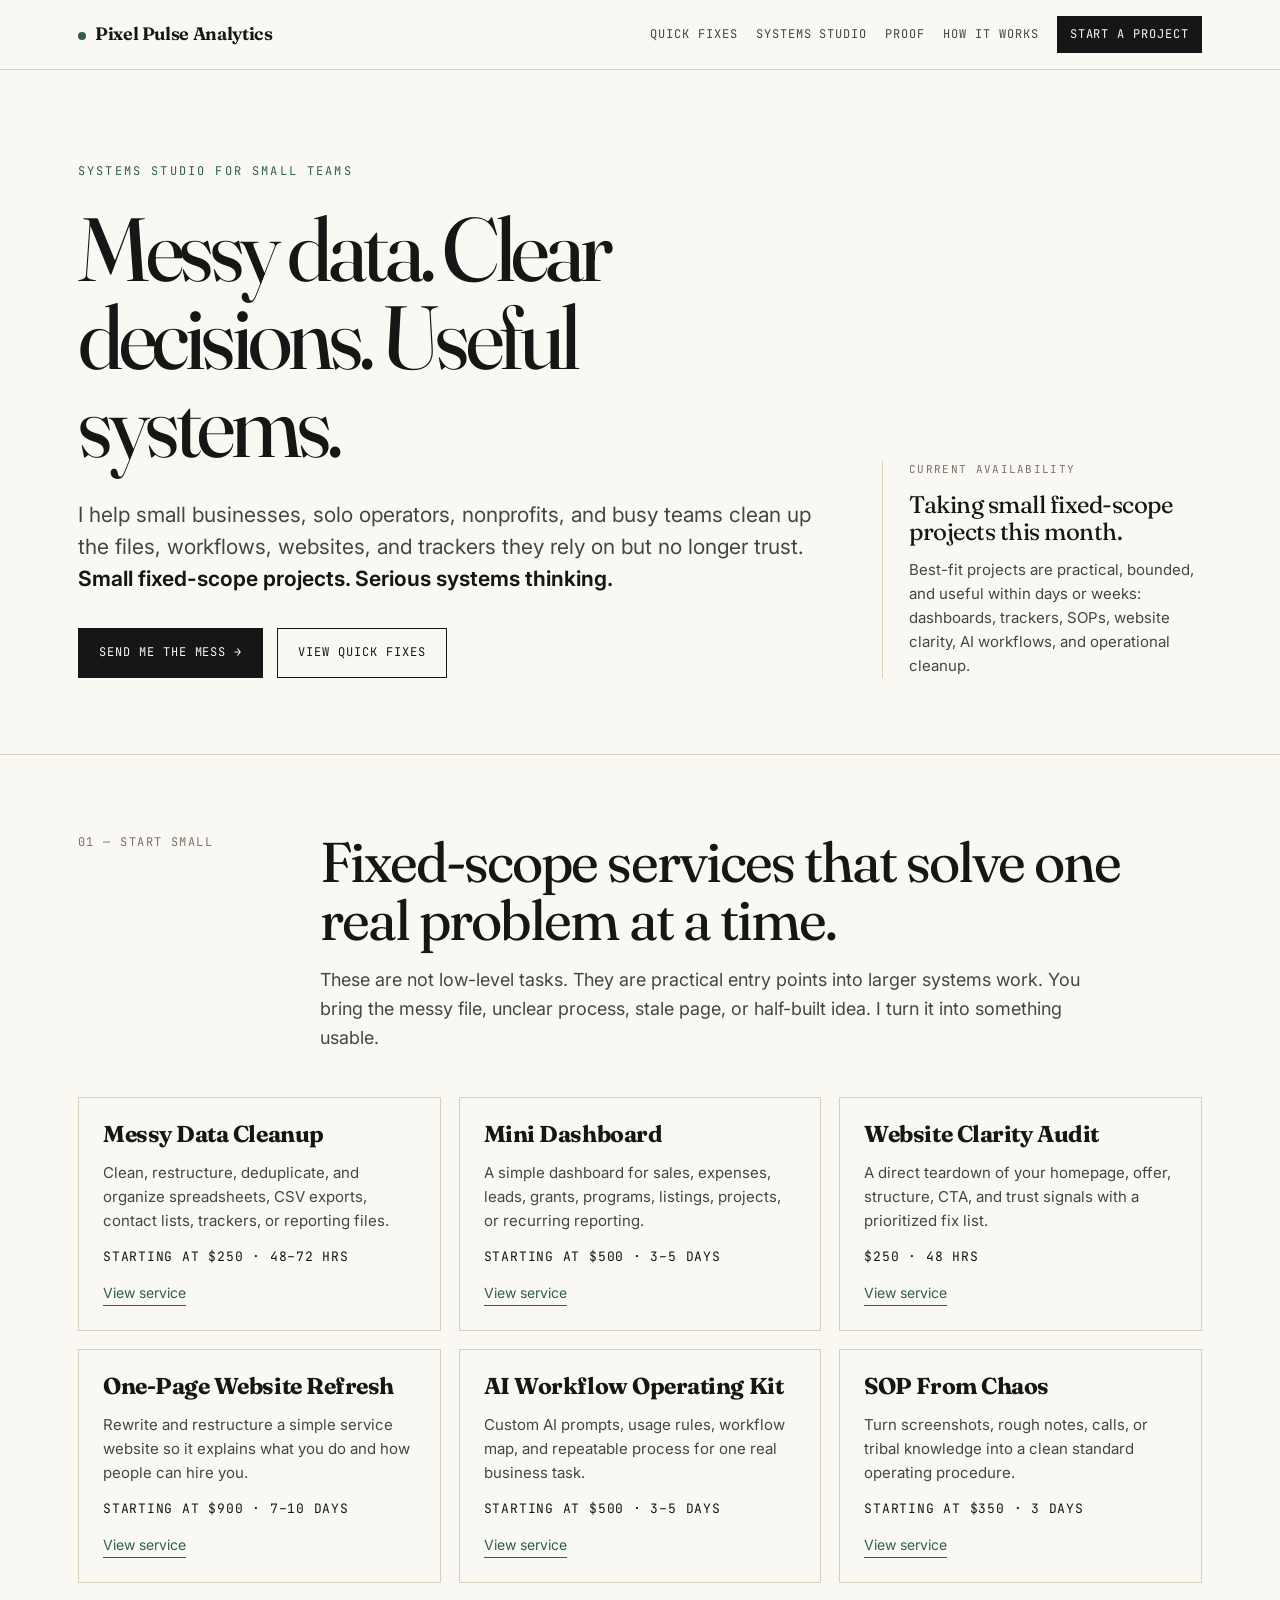
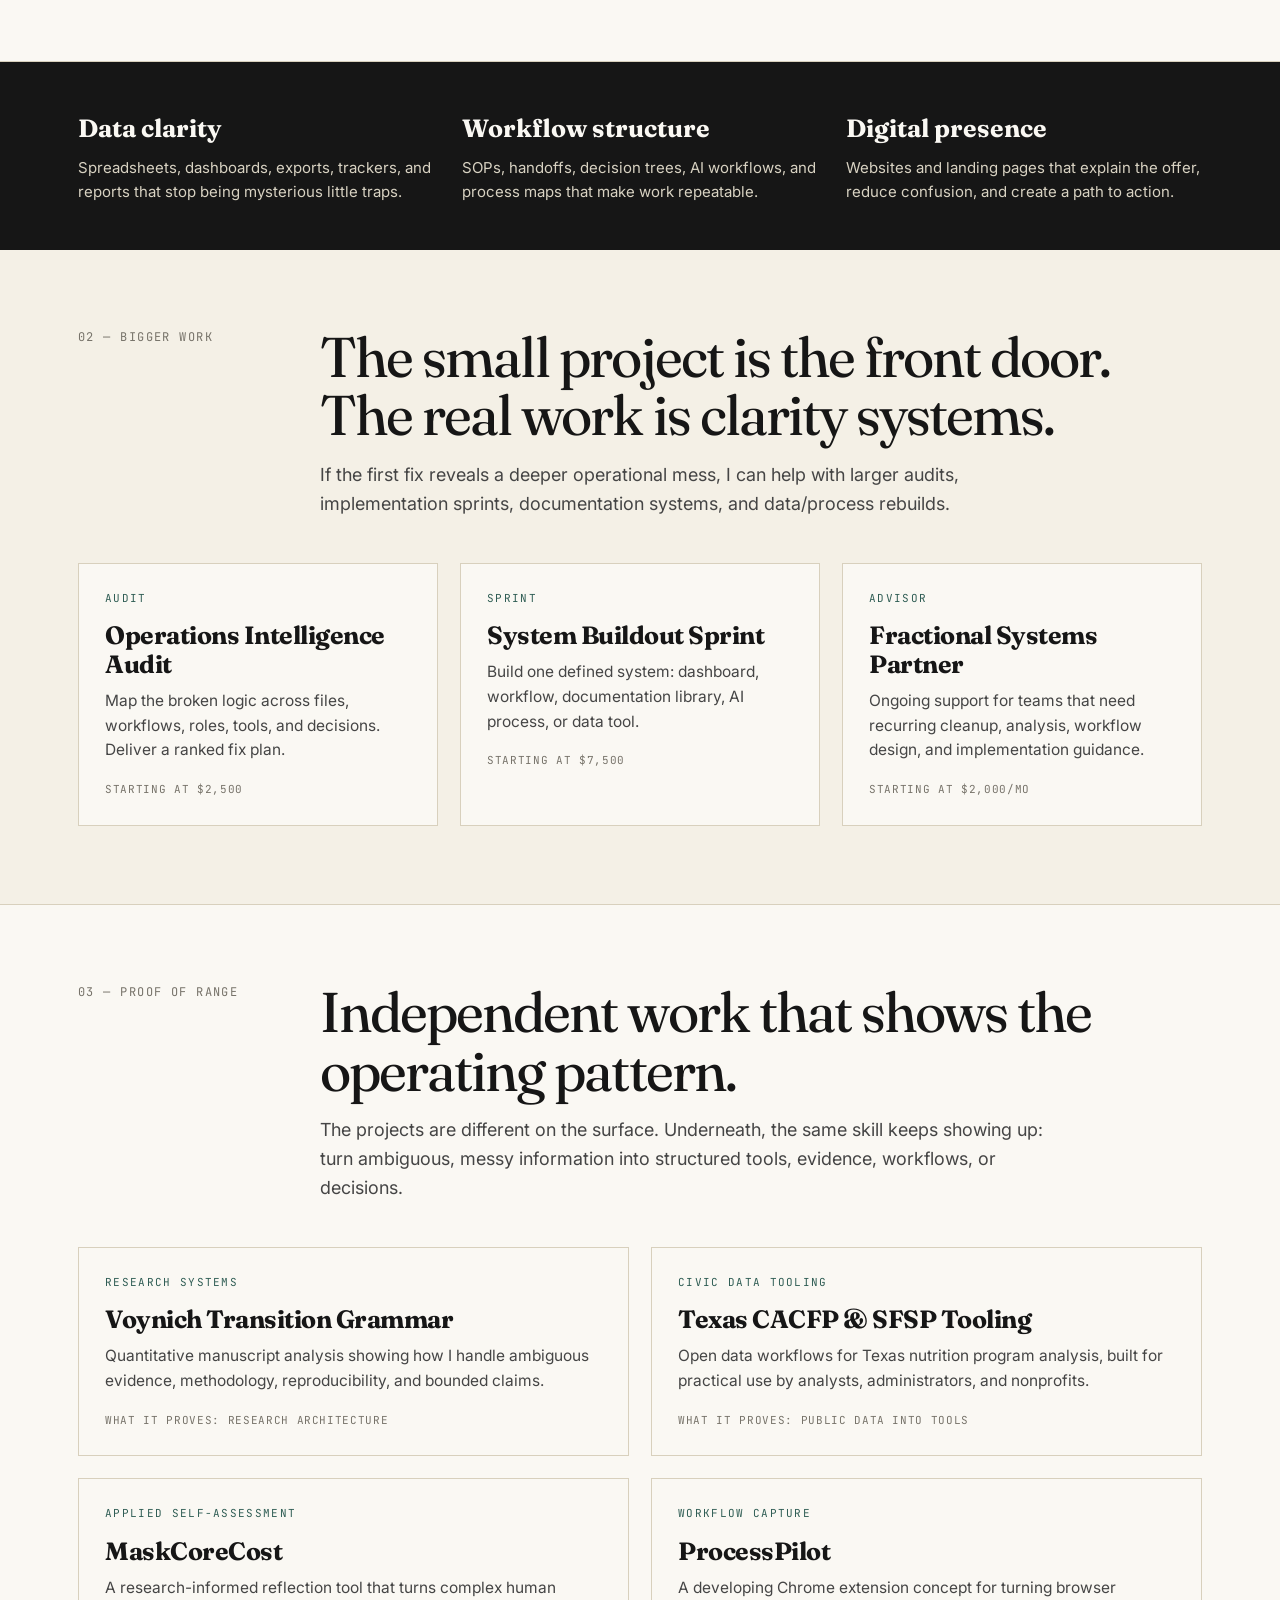
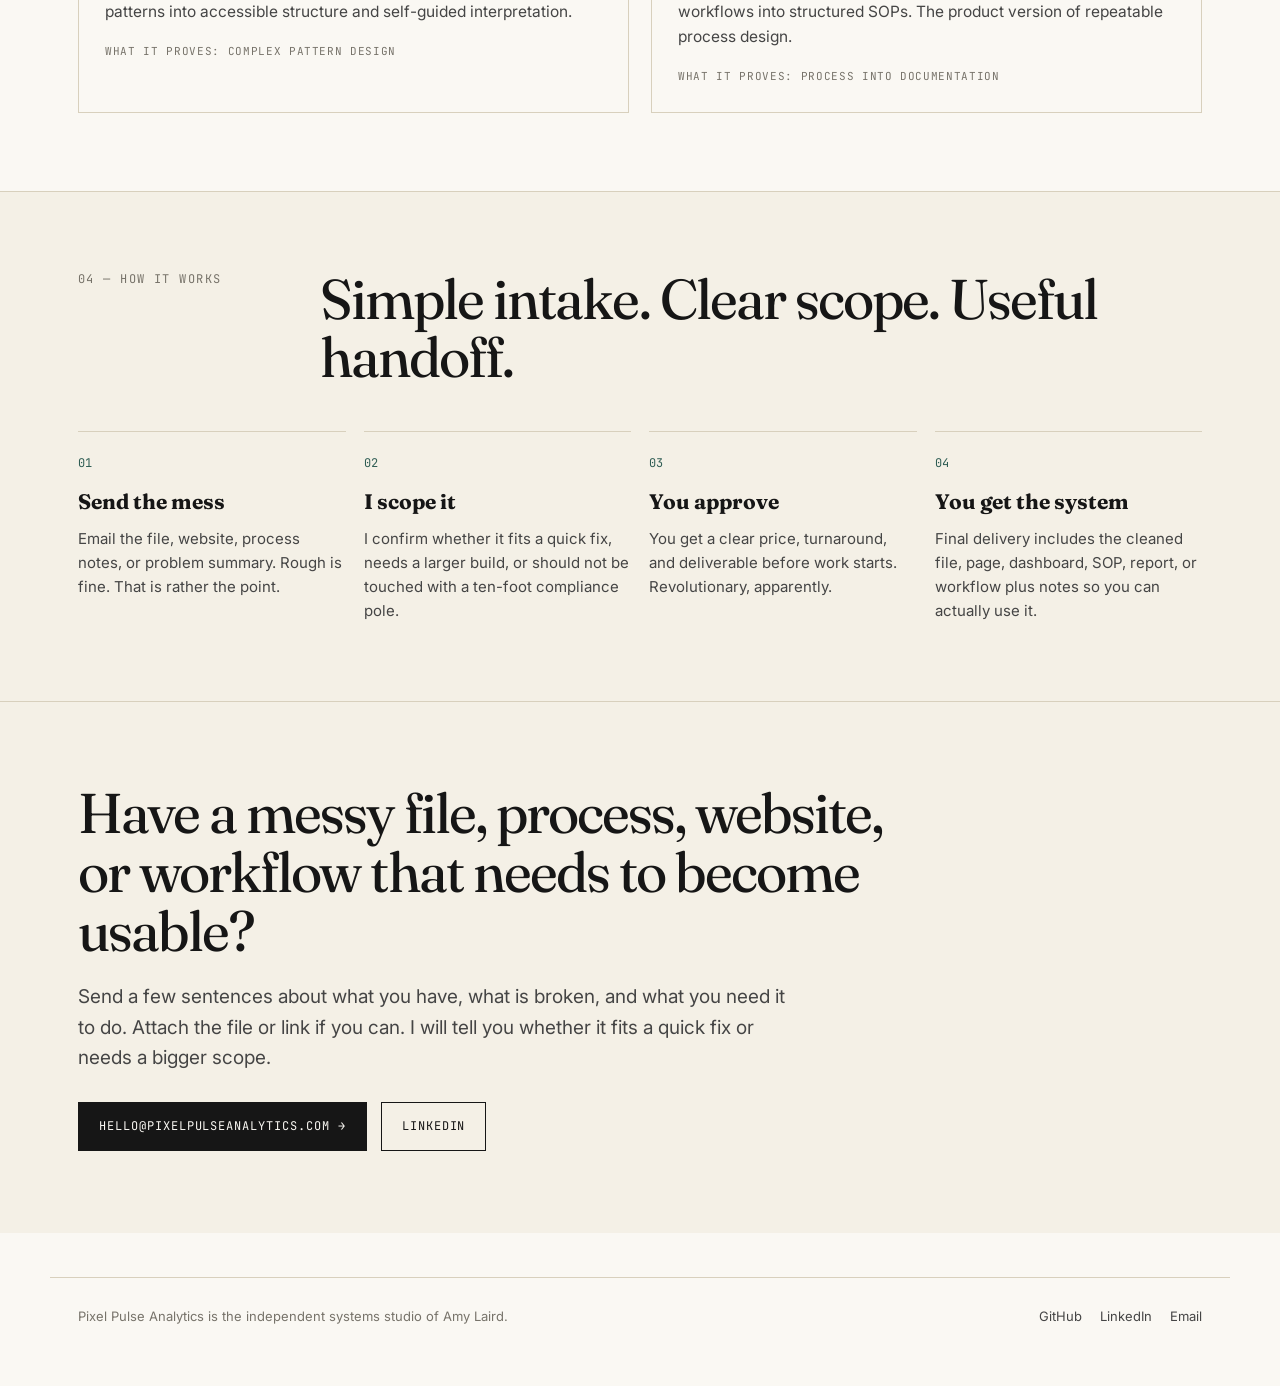
==== commit 616fcc90: "Redesign homepage around systems studio positioning" ====
--- a/index.html
+++ b/index.html
@@ -3,1048 +3,239 @@
 <head>
 <meta charset="UTF-8" />
 <meta name="viewport" content="width=device-width, initial-scale=1.0" />
-<title>Pixel Pulse Analytics — Independent consulting by Amy Laird</title>
-<meta name="description" content="Independent consulting on AI implementation, process design, research, and data tooling. By Amy Laird." />
-
+<title>Pixel Pulse Analytics — Clarity systems for messy work</title>
+<meta name="description" content="Small fixed-scope services for spreadsheet cleanup, dashboards, website refreshes, AI workflows, SOPs, and financial tracking tools by Amy Laird." />
 <meta property="og:title" content="Pixel Pulse Analytics" />
-<meta property="og:description" content="Independent consulting on AI implementation, process design, research, and data tooling." />
+<meta property="og:description" content="Messy data, broken workflows, stale websites, and scattered information turned into clear systems you can use." />
 <meta property="og:type" content="website" />
 <meta property="og:url" content="https://pixelpulseanalytics.com" />
-
 <link rel="preconnect" href="https://fonts.googleapis.com" />
 <link rel="preconnect" href="https://fonts.gstatic.com" crossorigin />
-<link href="https://fonts.googleapis.com/css2?family=Fraunces:ital,opsz,wght@0,9..144,300..900;1,9..144,300..900&family=JetBrains+Mono:wght@400;500&display=swap" rel="stylesheet" />
-
-<style>
-:root {
-  --paper: #faf8f3;
-  --paper-warm: #f4f0e6;
-  --paper-deep: #ece6d4;
-  --ink: #1a1a1a;
-  --ink-soft: #4a4a4a;
-  --ink-muted: #888880;
-  --rule: #d8d2c2;
-  --accent: #2f5d54;
-  --accent-light: #5a8a80;
-  --accent-rust: #b67d2c;
-  --accent-plum: #6b6280;
-  --max-width: 1280px;
-}
-
-* { box-sizing: border-box; margin: 0; padding: 0; }
-html { scroll-behavior: smooth; }
-
-body {
-  font-family: 'Fraunces', Georgia, serif;
-  font-optical-sizing: auto;
-  background: var(--paper);
-  color: var(--ink);
-  line-height: 1.55;
-  font-size: 17px;
-  -webkit-font-smoothing: antialiased;
-  text-rendering: optimizeLegibility;
-}
-
-.mono {
-  font-family: 'JetBrains Mono', 'SF Mono', Consolas, monospace;
-  font-feature-settings: 'liga' 0;
-}
-
-.container {
-  max-width: var(--max-width);
-  margin: 0 auto;
-  padding: 0 32px;
-}
-
-/* ============ TOP NAV ============ */
-.topbar {
-  border-bottom: 1px solid var(--rule);
-  padding: 18px 0;
-  font-size: 13px;
-  letter-spacing: 0.04em;
-  background: var(--paper);
-  position: sticky;
-  top: 0;
-  z-index: 50;
-  backdrop-filter: blur(8px);
-}
-.topbar .container {
-  display: flex;
-  justify-content: space-between;
-  align-items: center;
-  gap: 24px;
-  flex-wrap: wrap;
-}
-.brand-mark {
-  font-family: 'Fraunces', serif;
-  font-weight: 600;
-  font-size: 15px;
-  letter-spacing: -0.01em;
-  text-decoration: none;
-  color: var(--ink);
-}
-.brand-mark .dot {
-  display: inline-block;
-  width: 6px;
-  height: 6px;
-  background: var(--accent);
-  border-radius: 50%;
-  margin-right: 8px;
-  vertical-align: middle;
-}
-.topbar nav {
-  display: flex;
-  gap: 24px;
-  flex-wrap: wrap;
-}
-.topbar a {
-  color: var(--ink-soft);
-  text-decoration: none;
-  transition: color 0.2s ease;
-}
-.topbar a:hover { color: var(--accent); }
-
-.topbar .cta-mini {
-  font-family: 'JetBrains Mono', monospace;
-  font-size: 12px;
-  letter-spacing: 0.08em;
-  text-transform: uppercase;
-  background: var(--ink);
-  color: var(--paper) !important;
-  padding: 8px 14px;
-  transition: background 0.2s ease;
-}
-.topbar .cta-mini:hover { background: var(--accent); color: var(--paper) !important; }
-
-/* ============ HERO ============ */
-.hero {
-  padding: 80px 0 80px;
-  position: relative;
-}
-.hero-grid {
-  display: grid;
-  grid-template-columns: 1fr 300px;
-  gap: 60px;
-  align-items: end;
-}
-.eyebrow {
-  font-size: 12px;
-  letter-spacing: 0.18em;
-  text-transform: uppercase;
-  color: var(--accent);
-  margin-bottom: 28px;
-  opacity: 0;
-  animation: fadeUp 0.7s ease forwards;
-  animation-delay: 0.1s;
-}
-.hero h1 {
-  font-family: 'Fraunces', serif;
-  font-weight: 350;
-  font-size: clamp(44px, 7.5vw, 104px);
-  line-height: 0.98;
-  letter-spacing: -0.035em;
-  margin-bottom: 32px;
-  font-variation-settings: "opsz" 144, "SOFT" 30;
-  opacity: 0;
-  animation: fadeUp 0.9s ease forwards;
-  animation-delay: 0.2s;
-}
-.hero h1 em {
-  font-style: italic;
-  font-weight: 350;
-  color: var(--accent);
-  font-variation-settings: "opsz" 144, "SOFT" 100;
-}
-.hero-sub {
-  font-size: 21px;
-  line-height: 1.5;
-  color: var(--ink-soft);
-  max-width: 680px;
-  margin-bottom: 40px;
-  font-weight: 400;
-  opacity: 0;
-  animation: fadeUp 0.9s ease forwards;
-  animation-delay: 0.4s;
-}
-.hero-sub strong {
-  color: var(--ink);
-  font-weight: 500;
-}
-.hero-ctas {
-  display: flex;
-  gap: 18px;
-  align-items: center;
-  flex-wrap: wrap;
-  opacity: 0;
-  animation: fadeUp 0.9s ease forwards;
-  animation-delay: 0.55s;
-}
-.btn-primary {
-  background: var(--ink);
-  color: var(--paper);
-  padding: 16px 28px;
-  font-family: 'JetBrains Mono', monospace;
-  font-size: 13px;
-  letter-spacing: 0.08em;
-  text-transform: uppercase;
-  text-decoration: none;
-  transition: background 0.25s ease, transform 0.25s ease;
-  display: inline-flex;
-  align-items: center;
-  gap: 12px;
-}
-.btn-primary:hover {
-  background: var(--accent);
-  transform: translateY(-2px);
-}
-.btn-primary .arrow {
-  transition: transform 0.25s ease;
-}
-.btn-primary:hover .arrow { transform: translateX(4px); }
-.btn-secondary {
-  color: var(--ink);
-  border-bottom: 1px solid var(--ink);
-  padding-bottom: 3px;
-  font-family: 'JetBrains Mono', monospace;
-  font-size: 13px;
-  letter-spacing: 0.08em;
-  text-transform: uppercase;
-  text-decoration: none;
-  transition: color 0.2s ease, border-color 0.2s ease;
-}
-.btn-secondary:hover { color: var(--accent); border-color: var(--accent); }
-
-.availability {
-  border-left: 1px solid var(--rule);
-  padding: 4px 0 4px 28px;
-  opacity: 0;
-  animation: fadeUp 0.9s ease forwards;
-  animation-delay: 0.65s;
-}
-.availability .label {
-  font-size: 11px;
-  letter-spacing: 0.16em;
-  text-transform: uppercase;
-  color: var(--ink-muted);
-  margin-bottom: 14px;
-  display: flex;
-  align-items: center;
-  gap: 8px;
-}
-.availability .pulse {
-  display: inline-block;
-  width: 7px;
-  height: 7px;
-  background: var(--accent);
-  border-radius: 50%;
-  animation: pulse 2.2s ease-in-out infinite;
-}
-.availability .status-text {
-  font-family: 'Fraunces', serif;
-  font-size: 18px;
-  line-height: 1.4;
-  color: var(--ink);
-  font-weight: 500;
-  margin-bottom: 10px;
-}
-.availability .status-detail {
-  font-size: 14px;
-  color: var(--ink-soft);
-  line-height: 1.5;
-}
-
-@keyframes pulse {
-  0%, 100% { opacity: 1; }
-  50% { opacity: 0.35; }
-}
-@keyframes fadeUp {
-  from { opacity: 0; transform: translateY(16px); }
-  to { opacity: 1; transform: translateY(0); }
-}
-
-/* ============ SECTION RULES ============ */
-.section {
-  padding: 88px 0;
-  border-top: 1px solid var(--rule);
-}
-.section.alt { background: var(--paper-warm); }
-.section-header {
-  display: grid;
-  grid-template-columns: 220px 1fr;
-  gap: 60px;
-  margin-bottom: 60px;
-  align-items: baseline;
-}
-.section-num {
-  font-family: 'JetBrains Mono', monospace;
-  font-size: 12px;
-  color: var(--ink-muted);
-  letter-spacing: 0.1em;
-}
-.section-title {
-  font-family: 'Fraunces', serif;
-  font-weight: 400;
-  font-size: clamp(30px, 4.2vw, 48px);
-  letter-spacing: -0.02em;
-  line-height: 1.05;
-  font-variation-settings: "opsz" 96;
-}
-.section-title em {
-  font-style: italic;
-  color: var(--accent);
-  font-weight: 400;
-}
-.section-intro {
-  font-size: 18px;
-  color: var(--ink-soft);
-  max-width: 660px;
-  margin-top: 18px;
-  line-height: 1.55;
-}
-
-/* ============ CAPABILITIES ============ */
-.body-grid {
-  display: grid;
-  grid-template-columns: 220px 1fr;
-  gap: 60px;
-}
-.capabilities {
-  display: grid;
-  grid-template-columns: 1fr 1fr;
-  gap: 0;
-  border-top: 1px solid var(--rule);
-  border-left: 1px solid var(--rule);
-}
-.capability {
-  padding: 32px;
-  border-right: 1px solid var(--rule);
-  border-bottom: 1px solid var(--rule);
-  background: var(--paper);
-  transition: background 0.25s ease;
-}
-.capability:hover { background: var(--paper-warm); }
-.capability-num {
-  font-family: 'JetBrains Mono', monospace;
-  font-size: 11px;
-  color: var(--accent);
-  letter-spacing: 0.1em;
-  margin-bottom: 14px;
-}
-.capability h3 {
-  font-family: 'Fraunces', serif;
-  font-size: 24px;
-  font-weight: 500;
-  letter-spacing: -0.01em;
-  margin-bottom: 14px;
-  line-height: 1.15;
-}
-.capability h3 em {
-  font-style: italic;
-  color: var(--accent);
-  font-weight: 400;
-}
-.capability p {
-  font-size: 15px;
-  line-height: 1.55;
-  color: var(--ink-soft);
-  margin-bottom: 14px;
-}
-.capability .tags {
-  display: flex;
-  flex-wrap: wrap;
-  gap: 6px;
-  margin-top: 18px;
-}
-.capability .tag {
-  font-family: 'JetBrains Mono', monospace;
-  font-size: 10px;
-  letter-spacing: 0.06em;
-  color: var(--ink-muted);
-  text-transform: uppercase;
-  border: 1px solid var(--rule);
-  padding: 4px 8px;
-}
-
-/* ============ SERVICES / TIERS ============ */
-.tiers {
-  display: grid;
-  gap: 0;
-  border-top: 1px solid var(--rule);
-}
-.tier {
-  display: grid;
-  grid-template-columns: 80px 1fr 240px 200px;
-  gap: 32px;
-  padding: 36px 0;
-  border-bottom: 1px solid var(--rule);
-  align-items: center;
-  transition: background 0.25s ease;
-}
-.tier:hover { background: var(--paper-warm); padding-left: 12px; padding-right: 12px; margin-left: -12px; margin-right: -12px; }
-.tier-num {
-  font-family: 'JetBrains Mono', monospace;
-  font-size: 12px;
-  color: var(--ink-muted);
-  letter-spacing: 0.1em;
-}
-.tier-main h3 {
-  font-family: 'Fraunces', serif;
-  font-size: 26px;
-  font-weight: 500;
-  letter-spacing: -0.015em;
-  margin-bottom: 8px;
-}
-.tier-main h3 em {
-  font-style: italic;
-  color: var(--accent);
-  font-weight: 400;
-}
-.tier-main p {
-  font-size: 15px;
-  color: var(--ink-soft);
-  line-height: 1.55;
-  max-width: 520px;
-}
-.tier-meta {
-  font-family: 'JetBrains Mono', monospace;
-  font-size: 13px;
-  color: var(--ink-soft);
-  line-height: 1.6;
-}
-.tier-meta .price {
-  display: block;
-  font-family: 'Fraunces', serif;
-  font-size: 24px;
-  font-weight: 500;
-  color: var(--ink);
-  letter-spacing: -0.01em;
-  margin-bottom: 4px;
-}
-.tier-meta .price em {
-  font-family: 'JetBrains Mono', monospace;
-  font-style: normal;
-  font-size: 11px;
-  color: var(--ink-muted);
-  letter-spacing: 0.06em;
-  margin-left: 4px;
-  font-weight: 400;
-}
-.tier-meta .timeline {
-  font-size: 11px;
-  letter-spacing: 0.06em;
-  text-transform: uppercase;
-  color: var(--ink-muted);
-}
-.tier-cta {
-  text-align: right;
-}
-.tier-cta a {
-  color: var(--ink);
-  border-bottom: 1px solid var(--ink);
-  padding-bottom: 3px;
-  text-decoration: none;
-  font-family: 'JetBrains Mono', monospace;
-  font-size: 12px;
-  letter-spacing: 0.08em;
-  text-transform: uppercase;
-  transition: color 0.2s ease, border-color 0.2s ease;
-  white-space: nowrap;
-}
-.tier-cta a:hover {
-  color: var(--accent);
-  border-color: var(--accent);
-}
-.tier-cta a .arrow {
-  display: inline-block;
-  margin-left: 4px;
-  transition: transform 0.25s ease;
-}
-.tier-cta a:hover .arrow { transform: translateX(4px); }
-
-.tiers-note {
-  margin-top: 36px;
-  padding: 24px 28px;
-  background: var(--paper-deep);
-  border-left: 3px solid var(--accent);
-  font-size: 15px;
-  color: var(--ink-soft);
-  line-height: 1.6;
-  max-width: 720px;
-}
-.tiers-note strong {
-  color: var(--ink);
-  font-weight: 500;
-}
-
-/* ============ PROCESS ============ */
-.process-steps {
-  display: grid;
-  grid-template-columns: repeat(3, 1fr);
-  gap: 40px;
-}
-.process-step .step-num {
-  font-family: 'Fraunces', serif;
-  font-style: italic;
-  font-size: 48px;
-  font-weight: 300;
-  color: var(--accent);
-  line-height: 1;
-  margin-bottom: 18px;
-  font-variation-settings: "opsz" 144, "SOFT" 100;
-}
-.process-step h4 {
-  font-family: 'Fraunces', serif;
-  font-size: 20px;
-  font-weight: 500;
-  margin-bottom: 10px;
-  letter-spacing: -0.01em;
-}
-.process-step p {
-  font-size: 15px;
-  color: var(--ink-soft);
-  line-height: 1.55;
-}
-
-/* ============ WORK / PROOF ============ */
-.work-grid {
-  display: grid;
-  grid-template-columns: 1fr 1fr;
-  gap: 28px;
-}
-.work-card {
-  background: var(--paper);
-  border: 1px solid var(--rule);
-  padding: 28px;
-  text-decoration: none;
-  color: inherit;
-  display: block;
-  transition: transform 0.3s ease, border-color 0.3s ease;
-}
-.work-card:hover {
-  transform: translateY(-3px);
-  border-color: var(--accent);
-}
-.work-card .kind {
-  font-family: 'JetBrains Mono', monospace;
-  font-size: 11px;
-  color: var(--accent);
-  letter-spacing: 0.1em;
-  text-transform: uppercase;
-  margin-bottom: 14px;
-}
-.work-card h4 {
-  font-family: 'Fraunces', serif;
-  font-size: 22px;
-  font-weight: 500;
-  letter-spacing: -0.01em;
-  margin-bottom: 10px;
-  line-height: 1.2;
-}
-.work-card h4 em { font-style: italic; font-weight: 400; }
-.work-card p {
-  font-size: 15px;
-  color: var(--ink-soft);
-  line-height: 1.5;
-  margin-bottom: 16px;
-}
-.work-card .meta {
-  font-family: 'JetBrains Mono', monospace;
-  font-size: 11px;
-  color: var(--ink-muted);
-  letter-spacing: 0.05em;
-}
-
-/* ============ FAQ ============ */
-.faq-list {
-  display: grid;
-  gap: 0;
-}
-.faq-item {
-  border-top: 1px solid var(--rule);
-  padding: 28px 0;
-}
-.faq-item:last-child { border-bottom: 1px solid var(--rule); }
-.faq-q {
-  font-family: 'Fraunces', serif;
-  font-size: 20px;
-  font-weight: 500;
-  letter-spacing: -0.01em;
-  margin-bottom: 12px;
-  color: var(--ink);
-}
-.faq-q em { font-style: italic; color: var(--accent); font-weight: 400; }
-.faq-a {
-  font-size: 16px;
-  line-height: 1.6;
-  color: var(--ink-soft);
-  max-width: 760px;
-}
-
-/* ============ CONTACT / CLOSE ============ */
-.close-block {
-  text-align: left;
-  padding: 100px 0;
-  border-top: 1px solid var(--rule);
-  background: var(--paper-warm);
-}
-.close-block h2 {
-  font-family: 'Fraunces', serif;
-  font-weight: 350;
-  font-size: clamp(36px, 5.5vw, 68px);
-  letter-spacing: -0.025em;
-  line-height: 1.05;
-  margin-bottom: 24px;
-  max-width: 900px;
-}
-.close-block h2 em {
-  font-style: italic;
-  color: var(--accent);
-  font-weight: 350;
-}
-.close-block .close-sub {
-  font-size: 19px;
-  color: var(--ink-soft);
-  line-height: 1.5;
-  max-width: 620px;
-  margin-bottom: 36px;
-}
-.close-block .close-ctas {
-  display: flex;
-  gap: 20px;
-  flex-wrap: wrap;
-  align-items: center;
-}
-
-/* ============ FOOTER ============ */
-footer {
-  padding: 48px 0 64px;
-  border-top: 1px solid var(--rule);
-  font-size: 13px;
-  color: var(--ink-muted);
-}
-footer .container {
-  display: flex;
-  justify-content: space-between;
-  gap: 24px;
-  flex-wrap: wrap;
-}
-footer .colophon {
-  max-width: 520px;
-  line-height: 1.6;
-}
-footer a {
-  color: var(--ink-soft);
-  text-decoration: none;
-  border-bottom: 1px solid transparent;
-  transition: color 0.2s ease, border-color 0.2s ease;
-}
-footer a:hover { color: var(--accent); border-bottom-color: var(--accent); }
-footer .links { display: flex; gap: 20px; }
-
-/* ============ RESPONSIVE ============ */
-@media (max-width: 880px) {
-  .container { padding: 0 22px; }
-  .hero { padding: 50px 0 60px; }
-  .hero-grid, .section-header, .body-grid {
-    grid-template-columns: 1fr;
-    gap: 28px;
-  }
-  .availability {
-    border-left: none;
-    border-top: 1px solid var(--rule);
-    padding-left: 0;
-    padding-top: 28px;
-  }
-  .section { padding: 60px 0; }
-  .section-header { margin-bottom: 36px; }
-  .capabilities { grid-template-columns: 1fr; }
-  .tier {
-    grid-template-columns: 1fr;
-    gap: 12px;
-    padding: 28px 0;
-  }
-  .tier-cta { text-align: left; }
-  .tier:hover {
-    padding-left: 0;
-    padding-right: 0;
-    margin-left: 0;
-    margin-right: 0;
-  }
-  .process-steps {
-    grid-template-columns: 1fr;
-    gap: 28px;
-  }
-  .work-grid { grid-template-columns: 1fr; gap: 20px; }
-  .topbar nav { gap: 14px; font-size: 12px; }
-  .topbar .container { gap: 16px; }
-  .topbar .cta-mini { padding: 6px 10px; font-size: 11px; }
-  .close-block { padding: 70px 0; }
-  .hero-ctas { gap: 14px; }
-}
-</style>
+<link href="https://fonts.googleapis.com/css2?family=Fraunces:ital,opsz,wght@0,9..144,300..900;1,9..144,300..900&family=Inter:wght@400;500;600;700&family=JetBrains+Mono:wght@400;500&display=swap" rel="stylesheet" />
+<link rel="stylesheet" href="/assets/styles.css" />
 </head>
 <body>
-
-<!-- ============ TOP BAR ============ -->
-<div class="topbar">
+<a class="skip-link" href="#main">Skip to main content</a>
+<header class="topbar">
   <div class="container">
-    <a href="#top" class="brand-mark"><span class="dot"></span>PIXEL&nbsp;PULSE&nbsp;ANALYTICS</a>
-    <nav>
-      <a href="#capabilities">Capabilities</a>
-      <a href="#work-with-me">Work with me</a>
-      <a href="#process">Process</a>
-      <a href="#proof">Selected work</a>
-      <a href="#contact" class="cta-mini">Book a call</a>
+    <a class="brand" href="/">Pixel Pulse Analytics</a>
+    <nav aria-label="Main navigation">
+      <a href="#services">Quick fixes</a>
+      <a href="#systems">Systems studio</a>
+      <a href="#proof">Proof</a>
+      <a href="#process">How it works</a>
+      <a class="nav-cta" href="#contact">Start a project</a>
     </nav>
   </div>
-</div>
-
-<!-- ============ HERO ============ -->
-<section class="hero" id="top">
-  <div class="container">
-    <div class="hero-grid">
-      <div>
-        <div class="eyebrow mono">Independent consulting practice</div>
-        <h1>
-          Practical AI<br />
-          for teams that <em>do</em><br />
-          real work.
-        </h1>
-        <p class="hero-sub">
-          I help small teams cut through the AI noise — figuring out what to automate, what to leave alone, and what to build. Plus the process, data, and research work that often turns out to be the real bottleneck. <strong>Independent practitioner, by Amy Laird.</strong>
-        </p>
-        <div class="hero-ctas">
-          <a href="#contact" class="btn-primary">Book a strategy call <span class="arrow">→</span></a>
-          <a href="#work-with-me" class="btn-secondary">See how I work</a>
-        </div>
-      </div>
-      <aside class="availability">
-        <div class="label mono"><span class="pulse"></span>CURRENT STATUS</div>
-        <div class="status-text">Accepting 2 new clients this quarter.</div>
-        <div class="status-detail">I work with a small number of clients at a time so each engagement gets real attention. Strategy calls usually book within a week.</div>
+</header>
+
+<main id="main">
+  <section class="hero">
+    <div class="container hero-grid">
+      <div>
+        <div class="eyebrow">Systems studio for small teams</div>
+        <h1>Messy data. Clear decisions. Useful systems.</h1>
+        <p class="hero-copy">I help small businesses, solo operators, nonprofits, and busy teams clean up the files, workflows, websites, and trackers they rely on but no longer trust. <strong>Small fixed-scope projects. Serious systems thinking.</strong></p>
+        <div class="cta-row">
+          <a class="btn primary" href="mailto:hello@pixelpulseanalytics.com?subject=Project%20inquiry">Send me the mess →</a>
+          <a class="btn secondary" href="#services">View quick fixes</a>
+        </div>
+      </div>
+      <aside class="status-card" aria-label="Current availability">
+        <div class="label">Current availability</div>
+        <h2>Taking small fixed-scope projects this month.</h2>
+        <p>Best-fit projects are practical, bounded, and useful within days or weeks: dashboards, trackers, SOPs, website clarity, AI workflows, and operational cleanup.</p>
       </aside>
     </div>
-  </div>
-</section>
-
-<!-- ============ CAPABILITIES ============ -->
-<section class="section" id="capabilities">
-  <div class="container">
-    <div class="section-header">
-      <div>
-        <div class="section-num mono">01 — CAPABILITIES</div>
-      </div>
-      <div>
-        <h2 class="section-title">What I actually <em>do.</em></h2>
-        <p class="section-intro">Four overlapping disciplines. Most engagements draw on two or three at once — that's usually where the real value lives, in the seams between them.</p>
-      </div>
-    </div>
-    <div class="body-grid">
-      <div></div>
-      <div>
-        <div class="capabilities">
-
-          <div class="capability">
-            <div class="capability-num mono">A.</div>
-            <h3>AI &amp; <em>Claude</em> implementation</h3>
-            <p>Helping small teams move from "we should use AI" to specific working systems. Prompt design, workflow automation, custom tooling, and training that sticks.</p>
-            <div class="tags">
-              <span class="tag mono">Claude</span>
-              <span class="tag mono">prompt design</span>
-              <span class="tag mono">workflow automation</span>
-              <span class="tag mono">team training</span>
-            </div>
-          </div>
-
-          <div class="capability">
-            <div class="capability-num mono">B.</div>
-            <h3>Process &amp; <em>SOP</em> design</h3>
-            <p>Turning the things that live in someone's head into documented, repeatable processes — so the team scales without the founder being the bottleneck. This is what ProcessPilot does; consulting is the human version.</p>
-            <div class="tags">
-              <span class="tag mono">SOPs</span>
-              <span class="tag mono">workflow mapping</span>
-              <span class="tag mono">handoff design</span>
-              <span class="tag mono">documentation</span>
-            </div>
-          </div>
-
-          <div class="capability">
-            <div class="capability-num mono">C.</div>
-            <h3>Research &amp; <em>analysis</em></h3>
-            <p>Rigorous independent investigation on hard questions. Literature reviews, methodology design, pattern analysis, and the kind of structured thinking that turns "we don't know" into "here's what we found."</p>
-            <div class="tags">
-              <span class="tag mono">methodology</span>
-              <span class="tag mono">literature review</span>
-              <span class="tag mono">pattern analysis</span>
-              <span class="tag mono">written deliverables</span>
-            </div>
-          </div>
-
-          <div class="capability">
-            <div class="capability-num mono">D.</div>
-            <h3>Data tooling &amp; <em>extraction</em></h3>
-            <p>Custom utilities for getting data out of messy sources — public records, scraped APIs, PDFs, geographic boundaries. Most useful for nonprofits, researchers, and small teams without dedicated data engineering.</p>
-            <div class="tags">
-              <span class="tag mono">Python</span>
-              <span class="tag mono">civic data</span>
-              <span class="tag mono">geospatial</span>
-              <span class="tag mono">scraping</span>
-            </div>
-          </div>
-
-        </div>
-      </div>
-    </div>
-  </div>
-</section>
-
-<!-- ============ TIERS / WORK WITH ME ============ -->
-<section class="section alt" id="work-with-me">
-  <div class="container">
-    <div class="section-header">
-      <div>
-        <div class="section-num mono">02 — WORK WITH ME</div>
-      </div>
-      <div>
-        <h2 class="section-title">Four ways to <em>start.</em></h2>
-        <p class="section-intro">Each tier applies across any of the four capabilities. We figure out which capability you need on the strategy call — most clients start there.</p>
-      </div>
-    </div>
-
-    <div class="tiers">
-
-      <div class="tier">
-        <div class="tier-num mono">T.1</div>
-        <div class="tier-main">
-          <h3>Strategy <em>call</em></h3>
-          <p>One focused 90-minute working session. You walk in confused, walk out with a written action plan and a prioritized list of next moves. Recording and summary delivered within 24 hours. Most clients start here.</p>
-        </div>
-        <div class="tier-meta">
-          <span class="price">$350 <em>USD</em></span>
-          <span class="timeline">90 min · Booked within 1 wk</span>
-        </div>
-        <div class="tier-cta">
-          <a href="#contact">Book a call <span class="arrow">→</span></a>
-        </div>
-      </div>
-
-      <div class="tier">
-        <div class="tier-num mono">T.2</div>
-        <div class="tier-main">
-          <h3>Readiness <em>audit</em></h3>
-          <p>Two-week productized engagement. I map your current workflows, identify the 5–10 highest-leverage opportunities (AI, process, data, or research), and deliver a ranked implementation roadmap. For teams that want clarity before committing to a build.</p>
-        </div>
-        <div class="tier-meta">
-          <span class="price">$2,500 <em>USD</em></span>
-          <span class="timeline">2 weeks · Fixed scope</span>
-        </div>
-        <div class="tier-cta">
-          <a href="#contact">Inquire <span class="arrow">→</span></a>
-        </div>
-      </div>
-
-      <div class="tier">
-        <div class="tier-num mono">T.3</div>
-        <div class="tier-main">
-          <h3>Implementation <em>sprint</em></h3>
-          <p>Four-week hands-on engagement. We pick one workflow, system, or research question — I build it, train your team, document everything, and hand it off ready to run. Includes prompts, SOPs, custom tooling, and a written close-out memo.</p>
-        </div>
-        <div class="tier-meta">
-          <span class="price">$7,500 <em>USD</em></span>
-          <span class="timeline">4 weeks · Defined deliverable</span>
-        </div>
-        <div class="tier-cta">
-          <a href="#contact">Inquire <span class="arrow">→</span></a>
-        </div>
-      </div>
-
-      <div class="tier">
-        <div class="tier-num mono">T.4</div>
-        <div class="tier-main">
-          <h3>Fractional <em>advisor</em></h3>
-          <p>Monthly retainer for teams that want ongoing partnership. Two working sessions per month plus async Slack/email. Best for clients who've already done a Sprint or Audit and want continuity as their needs evolve.</p>
-        </div>
-        <div class="tier-meta">
-          <span class="price">$2,000 <em>/mo</em></span>
-          <span class="timeline">3-month minimum · Async + sync</span>
-        </div>
-        <div class="tier-cta">
-          <a href="#contact">Inquire <span class="arrow">→</span></a>
-        </div>
-      </div>
-
-    </div>
-
-    <div class="tiers-note">
-      <strong>Not sure which tier fits?</strong> Almost everyone starts with the Strategy Call. We use the 90 minutes to figure out whether you actually need an Audit, a Sprint, or just a few more focused sessions. The call fee credits toward any larger engagement booked within 30 days.
-    </div>
-
-  </div>
-</section>
-
-<!-- ============ PROCESS ============ -->
-<section class="section" id="process">
-  <div class="container">
-    <div class="section-header">
-      <div>
-        <div class="section-num mono">03 — PROCESS</div>
-      </div>
-      <div>
-        <h2 class="section-title">How an engagement <em>actually</em> runs.</h2>
-        <p class="section-intro">No surprises, no hidden scope. The shape stays the same whether it's an Audit, a Sprint, or a retainer month.</p>
-      </div>
-    </div>
-    <div class="body-grid">
-      <div></div>
-      <div class="process-steps">
-
-        <div class="process-step">
-          <div class="step-num">i.</div>
-          <h4>Listen first</h4>
-          <p>Every engagement starts with understanding what you're actually doing — not what you think you should be doing. I ask uncomfortable questions about the workflow before I propose anything.</p>
-        </div>
-
-        <div class="process-step">
-          <div class="step-num">ii.</div>
-          <h4>Smallest useful thing</h4>
-          <p>I'll always propose the smallest version of the work that's still genuinely useful. Bigger engagements come from earned trust, not from talking you into them upfront.</p>
-        </div>
-
-        <div class="process-step">
-          <div class="step-num">iii.</div>
-          <h4>Document everything</h4>
-          <p>Every engagement ends with written deliverables you keep — SOPs, prompts, scripts, memos, decision logs. If I disappear tomorrow, your team should still be able to run what we built.</p>
-        </div>
-
-      </div>
-    </div>
-  </div>
-</section>
-
-<!-- ============ SELECTED WORK ============ -->
-<section class="section alt" id="proof">
-  <div class="container">
-    <div class="section-header">
-      <div>
-        <div class="section-num mono">04 — SELECTED WORK</div>
-      </div>
-      <div>
-        <h2 class="section-title">Things I've actually <em>built.</em></h2>
-        <p class="section-intro">Independent projects across the four capabilities. Most are open source. They exist because I built them, not because a client paid me to — which is why they're a stronger signal than typical case studies.</p>
-      </div>
-    </div>
-    <div class="body-grid">
-      <div></div>
-      <div class="work-grid">
-
-        <a href="#" class="work-card">
-          <div class="kind mono">AI Implementation · In Development</div>
-          <h4>ProcessPilot</h4>
-          <p>A Chrome extension that captures browser workflows and turns them into structured SOPs. The product version of what I do for clients — automating the "explaining the same process for the fourth time" problem.</p>
-          <div class="meta mono">v7 · QA in progress</div>
+  </section>
+
+  <section class="section" id="services">
+    <div class="container">
+      <div class="section-head">
+        <div class="section-num mono">01 — Start small</div>
+        <div>
+          <h2>Fixed-scope services that solve one real problem at a time.</h2>
+          <p class="section-intro">These are not low-level tasks. They are practical entry points into larger systems work. You bring the messy file, unclear process, stale page, or half-built idea. I turn it into something usable.</p>
+        </div>
+      </div>
+      <div class="offer-grid">
+        <article class="offer">
+          <h3>Messy Data Cleanup</h3>
+          <p>Clean, restructure, deduplicate, and organize spreadsheets, CSV exports, contact lists, trackers, or reporting files.</p>
+          <div class="price">Starting at $250 · 48–72 hrs</div>
+          <a href="/services/spreadsheet-cleanup.html">View service</a>
+        </article>
+        <article class="offer">
+          <h3>Mini Dashboard</h3>
+          <p>A simple dashboard for sales, expenses, leads, grants, programs, listings, projects, or recurring reporting.</p>
+          <div class="price">Starting at $500 · 3–5 days</div>
+          <a href="/services/mini-dashboard.html">View service</a>
+        </article>
+        <article class="offer">
+          <h3>Website Clarity Audit</h3>
+          <p>A direct teardown of your homepage, offer, structure, CTA, and trust signals with a prioritized fix list.</p>
+          <div class="price">$250 · 48 hrs</div>
+          <a href="/services/website-audit.html">View service</a>
+        </article>
+        <article class="offer">
+          <h3>One-Page Website Refresh</h3>
+          <p>Rewrite and restructure a simple service website so it explains what you do and how people can hire you.</p>
+          <div class="price">Starting at $900 · 7–10 days</div>
+          <a href="/services/one-page-website.html">View service</a>
+        </article>
+        <article class="offer">
+          <h3>AI Workflow Operating Kit</h3>
+          <p>Custom AI prompts, usage rules, workflow map, and repeatable process for one real business task.</p>
+          <div class="price">Starting at $500 · 3–5 days</div>
+          <a href="/services/ai-workflow-kit.html">View service</a>
+        </article>
+        <article class="offer">
+          <h3>SOP From Chaos</h3>
+          <p>Turn screenshots, rough notes, calls, or tribal knowledge into a clean standard operating procedure.</p>
+          <div class="price">Starting at $350 · 3 days</div>
+          <a href="/services/sop-from-chaos.html">View service</a>
+        </article>
+      </div>
+    </div>
+  </section>
+
+  <section class="strip" id="systems">
+    <div class="container strip-grid">
+      <div>
+        <h3>Data clarity</h3>
+        <p>Spreadsheets, dashboards, exports, trackers, and reports that stop being mysterious little traps.</p>
+      </div>
+      <div>
+        <h3>Workflow structure</h3>
+        <p>SOPs, handoffs, decision trees, AI workflows, and process maps that make work repeatable.</p>
+      </div>
+      <div>
+        <h3>Digital presence</h3>
+        <p>Websites and landing pages that explain the offer, reduce confusion, and create a path to action.</p>
+      </div>
+    </div>
+  </section>
+
+  <section class="section alt">
+    <div class="container">
+      <div class="section-head">
+        <div class="section-num mono">02 — Bigger work</div>
+        <div>
+          <h2>The small project is the front door. The real work is clarity systems.</h2>
+          <p class="section-intro">If the first fix reveals a deeper operational mess, I can help with larger audits, implementation sprints, documentation systems, and data/process rebuilds.</p>
+        </div>
+      </div>
+      <div class="grid-3">
+        <article class="card">
+          <div class="label">Audit</div>
+          <h3>Operations Intelligence Audit</h3>
+          <p>Map the broken logic across files, workflows, roles, tools, and decisions. Deliver a ranked fix plan.</p>
+          <div class="meta">Starting at $2,500</div>
+        </article>
+        <article class="card">
+          <div class="label">Sprint</div>
+          <h3>System Buildout Sprint</h3>
+          <p>Build one defined system: dashboard, workflow, documentation library, AI process, or data tool.</p>
+          <div class="meta">Starting at $7,500</div>
+        </article>
+        <article class="card">
+          <div class="label">Advisor</div>
+          <h3>Fractional Systems Partner</h3>
+          <p>Ongoing support for teams that need recurring cleanup, analysis, workflow design, and implementation guidance.</p>
+          <div class="meta">Starting at $2,000/mo</div>
+        </article>
+      </div>
+    </div>
+  </section>
+
+  <section class="section" id="proof">
+    <div class="container">
+      <div class="section-head">
+        <div class="section-num mono">03 — Proof of range</div>
+        <div>
+          <h2>Independent work that shows the operating pattern.</h2>
+          <p class="section-intro">The projects are different on the surface. Underneath, the same skill keeps showing up: turn ambiguous, messy information into structured tools, evidence, workflows, or decisions.</p>
+        </div>
+      </div>
+      <div class="grid-2">
+        <a class="card card-link" href="https://github.com/amy2213/Voynich-Transition-Grammar" target="_blank" rel="noopener">
+          <div class="label">Research systems</div>
+          <h3>Voynich Transition Grammar</h3>
+          <p>Quantitative manuscript analysis showing how I handle ambiguous evidence, methodology, reproducibility, and bounded claims.</p>
+          <div class="meta">What it proves: research architecture</div>
         </a>
-
-        <a href="https://github.com/amy2213/Voynich-Transition-Grammar" target="_blank" rel="noopener" class="work-card">
-          <div class="kind mono">Research · Toward arXiv</div>
-          <h4>Voynich-Transition-Grammar</h4>
-          <p>Quantitative transition-grammar analysis of the Voynich Manuscript. Identifies distributed sequential rules, a structural constant across visual registers, and a bidirectional self-clustering signature. The kind of methodology I bring to client research.</p>
-          <div class="meta mono">github.com/amy2213 · 52-row dataset</div>
+        <a class="card card-link" href="https://github.com/amy2213/cacfp-texas-capstone" target="_blank" rel="noopener">
+          <div class="label">Civic data tooling</div>
+          <h3>Texas CACFP &amp; SFSP Tooling</h3>
+          <p>Open data workflows for Texas nutrition program analysis, built for practical use by analysts, administrators, and nonprofits.</p>
+          <div class="meta">What it proves: public data into tools</div>
         </a>
-
-        <a href="https://github.com/amy2213/cacfp-texas-capstone" target="_blank" rel="noopener" class="work-card">
-          <div class="kind mono">Data Tooling · Public</div>
-          <h4>Texas CACFP &amp; SFSP tooling</h4>
-          <p>Open data pipelines for Texas child &amp; adult nutrition programs — CACFP, SFSP, plus a campus boundary extractor. Built to make program data more usable for analysts, administrators, and nonprofits.</p>
-          <div class="meta mono">Python · github.com/amy2213</div>
+        <a class="card card-link" href="https://github.com/amy2213/MaskCoreCost" target="_blank" rel="noopener">
+          <div class="label">Applied self-assessment</div>
+          <h3>MaskCoreCost</h3>
+          <p>A research-informed reflection tool that turns complex human patterns into accessible structure and self-guided interpretation.</p>
+          <div class="meta">What it proves: complex pattern design</div>
         </a>
-
-        <a href="https://github.com/amy2213/MaskCoreCost" target="_blank" rel="noopener" class="work-card">
-          <div class="kind mono">Applied Research · Open Source</div>
-          <h4>MaskCoreCost</h4>
-          <p>A pattern-based adult self-reflection tool exploring autism-leaning, ADHD-leaning, and mixed presentations — including the masked patterns existing instruments miss. Free, gender-aware, research-informed.</p>
-          <div class="meta mono">JavaScript · github.com/amy2213</div>
-        </a>
-
-      </div>
-    </div>
-  </div>
-</section>
-
-<!-- ============ FAQ ============ -->
-<section class="section" id="faq">
-  <div class="container">
-    <div class="section-header">
-      <div>
-        <div class="section-num mono">05 — FAQ</div>
-      </div>
-      <div>
-        <h2 class="section-title">Honest <em>answers.</em></h2>
-      </div>
-    </div>
-    <div class="body-grid">
-      <div></div>
-      <div class="faq-list">
-
-        <div class="faq-item">
-          <div class="faq-q">Why hire <em>you</em> and not a bigger agency?</div>
-          <div class="faq-a">Because you'll work directly with me from the first message to the final deliverable — no account managers, no junior associates, no handoffs. For small teams, that's worth more than the agency overhead you're paying for elsewhere. If your project needs an army, I'm happy to refer you somewhere appropriate.</div>
-        </div>
-
-        <div class="faq-item">
-          <div class="faq-q">Do you work with <em>nonprofits</em> or smaller budgets?</div>
-          <div class="faq-a">Yes — about a third of my engagements are nonprofit or public-interest work, often in the data tooling space. I keep some capacity for reduced-rate or pro-bono work each quarter. The civic data work in my portfolio is part of why.</div>
-        </div>
-
-        <div class="faq-item">
-          <div class="faq-q">What if my problem doesn't fit one of these <em>tiers</em>?</div>
-          <div class="faq-a">Book the Strategy Call. The tiers are starting points, not boxes. Most actual engagements end up being some modified version of an Audit, a Sprint, or a retainer with a different shape. We figure that out together on the call.</div>
-        </div>
-
-        <div class="faq-item">
-          <div class="faq-q">Are you available for <em>longer-term</em> work?</div>
-          <div class="faq-a">The fractional advisor tier exists for exactly this. Most longer-term engagements grow out of a successful Sprint — once we've shipped one real thing together, ongoing work is the natural next step.</div>
-        </div>
-
-        <div class="faq-item">
-          <div class="faq-q">What tools do you use?</div>
-          <div class="faq-a">Claude as my primary AI partner, plus the obvious ecosystem (ChatGPT, Gemini, Cursor when relevant). For code: Python, JavaScript, whatever the job needs. For documentation: whatever you already use. I don't push tooling religion on clients.</div>
-        </div>
-
-      </div>
-    </div>
-  </div>
-</section>
-
-<!-- ============ CLOSE / CONTACT ============ -->
-<section class="close-block" id="contact">
-  <div class="container">
-    <h2>
-      Have a problem that feels <em>messy</em>?<br />
-      That's usually a good sign.
-    </h2>
-    <p class="close-sub">
-      Send a few sentences about what you're working on and what you've tried. I read everything that comes in. If we're a fit, I'll send back a calendar link within 48 hours.
-    </p>
-    <div class="close-ctas">
-      <a href="mailto:hello@pixelpulseanalytics.com?subject=Consulting%20inquiry" class="btn-primary">hello@pixelpulseanalytics.com <span class="arrow">→</span></a>
-      <a href="https://www.linkedin.com/in/amy-laird" target="_blank" rel="noopener" class="btn-secondary">LinkedIn</a>
-    </div>
-  </div>
-</section>
-
-<!-- ============ FOOTER ============ -->
+        <article class="card">
+          <div class="label">Workflow capture</div>
+          <h3>ProcessPilot</h3>
+          <p>A developing Chrome extension concept for turning browser workflows into structured SOPs. The product version of repeatable process design.</p>
+          <div class="meta">What it proves: process into documentation</div>
+        </article>
+      </div>
+    </div>
+  </section>
+
+  <section class="section alt" id="process">
+    <div class="container">
+      <div class="section-head">
+        <div class="section-num mono">04 — How it works</div>
+        <div>
+          <h2>Simple intake. Clear scope. Useful handoff.</h2>
+        </div>
+      </div>
+      <div class="steps">
+        <div class="step">
+          <h3>Send the mess</h3>
+          <p>Email the file, website, process notes, or problem summary. Rough is fine. That is rather the point.</p>
+        </div>
+        <div class="step">
+          <h3>I scope it</h3>
+          <p>I confirm whether it fits a quick fix, needs a larger build, or should not be touched with a ten-foot compliance pole.</p>
+        </div>
+        <div class="step">
+          <h3>You approve</h3>
+          <p>You get a clear price, turnaround, and deliverable before work starts. Revolutionary, apparently.</p>
+        </div>
+        <div class="step">
+          <h3>You get the system</h3>
+          <p>Final delivery includes the cleaned file, page, dashboard, SOP, report, or workflow plus notes so you can actually use it.</p>
+        </div>
+      </div>
+    </div>
+  </section>
+
+  <section class="close" id="contact">
+    <div class="container">
+      <h2>Have a messy file, process, website, or workflow that needs to become usable?</h2>
+      <p>Send a few sentences about what you have, what is broken, and what you need it to do. Attach the file or link if you can. I will tell you whether it fits a quick fix or needs a bigger scope.</p>
+      <div class="cta-row">
+        <a class="btn primary" href="mailto:hello@pixelpulseanalytics.com?subject=Project%20inquiry">hello@pixelpulseanalytics.com →</a>
+        <a class="btn secondary" href="https://www.linkedin.com/in/amy-laird" target="_blank" rel="noopener">LinkedIn</a>
+      </div>
+    </div>
+  </section>
+</main>
+
 <footer>
   <div class="container">
-    <div class="colophon">
-      Pixel Pulse Analytics is the working name of Amy Laird's independent consulting practice. Not affiliated with any other entity using a similar name.
-    </div>
-    <div class="links">
+    <p>Pixel Pulse Analytics is the independent systems studio of Amy Laird.</p>
+    <div class="footer-links">
       <a href="https://github.com/amy2213" target="_blank" rel="noopener">GitHub</a>
       <a href="https://www.linkedin.com/in/amy-laird" target="_blank" rel="noopener">LinkedIn</a>
       <a href="mailto:hello@pixelpulseanalytics.com">Email</a>
     </div>
   </div>
 </footer>
-
 </body>
 </html>
--- a/assets/styles.css
+++ b/assets/styles.css
@@ -0,0 +1,303 @@
+/* Pixel Pulse Analytics — Systems Studio redesign */
+:root {
+  --paper: #faf8f3;
+  --paper-warm: #f4f0e6;
+  --paper-deep: #ebe4d2;
+  --ink: #161616;
+  --ink-soft: #454545;
+  --ink-muted: #77736a;
+  --rule: #d8d0bd;
+  --accent: #2f5d54;
+  --accent-blue: #315c7c;
+  --accent-gold: #b67d2c;
+  --accent-rust: #a75d3b;
+  --max: 1180px;
+}
+
+* { box-sizing: border-box; margin: 0; padding: 0; }
+html { scroll-behavior: smooth; }
+body {
+  background: var(--paper);
+  color: var(--ink);
+  font-family: Inter, ui-sans-serif, system-ui, -apple-system, BlinkMacSystemFont, "Segoe UI", sans-serif;
+  line-height: 1.6;
+  font-size: 17px;
+  -webkit-font-smoothing: antialiased;
+  text-rendering: optimizeLegibility;
+}
+
+h1, h2, h3, h4, .brand, .serif {
+  font-family: Fraunces, Georgia, serif;
+  font-optical-sizing: auto;
+}
+
+.mono, .eyebrow, .label, .price, nav a, .btn, .tag, .meta {
+  font-family: "JetBrains Mono", "SF Mono", Consolas, monospace;
+}
+
+img { max-width: 100%; display: block; }
+a { color: inherit; }
+.container { max-width: var(--max); margin: 0 auto; padding: 0 28px; }
+
+.skip-link {
+  position: absolute;
+  left: -999px;
+  top: 0;
+  background: var(--ink);
+  color: var(--paper);
+  padding: 10px 14px;
+  z-index: 100;
+}
+.skip-link:focus { left: 12px; top: 12px; }
+
+.topbar {
+  position: sticky;
+  top: 0;
+  z-index: 50;
+  border-bottom: 1px solid var(--rule);
+  background: rgba(250, 248, 243, 0.93);
+  backdrop-filter: blur(10px);
+}
+.topbar .container {
+  display: flex;
+  align-items: center;
+  justify-content: space-between;
+  gap: 22px;
+  padding-top: 16px;
+  padding-bottom: 16px;
+}
+.brand {
+  text-decoration: none;
+  font-weight: 650;
+  letter-spacing: -0.02em;
+  font-size: 18px;
+}
+.brand::before {
+  content: "";
+  display: inline-block;
+  width: 8px;
+  height: 8px;
+  border-radius: 999px;
+  background: var(--accent);
+  margin-right: 9px;
+  vertical-align: middle;
+}
+nav {
+  display: flex;
+  align-items: center;
+  gap: 18px;
+  flex-wrap: wrap;
+  justify-content: flex-end;
+}
+nav a {
+  font-size: 12px;
+  text-transform: uppercase;
+  letter-spacing: 0.08em;
+  text-decoration: none;
+  color: var(--ink-soft);
+}
+nav a:hover { color: var(--accent); }
+.nav-cta {
+  background: var(--ink);
+  color: var(--paper) !important;
+  padding: 9px 13px;
+}
+.nav-cta:hover { background: var(--accent); }
+
+.hero {
+  padding: 92px 0 76px;
+  border-bottom: 1px solid var(--rule);
+}
+.hero-grid {
+  display: grid;
+  grid-template-columns: minmax(0, 1fr) 320px;
+  gap: 62px;
+  align-items: end;
+}
+.eyebrow {
+  color: var(--accent);
+  font-size: 12px;
+  letter-spacing: 0.18em;
+  text-transform: uppercase;
+  margin-bottom: 24px;
+}
+h1 {
+  font-size: clamp(44px, 7vw, 92px);
+  line-height: 0.98;
+  letter-spacing: -0.05em;
+  font-weight: 420;
+  max-width: 940px;
+  margin-bottom: 30px;
+}
+h1 em, h2 em, h3 em { color: var(--accent); font-style: italic; font-weight: 400; }
+.hero-copy {
+  max-width: 760px;
+  color: var(--ink-soft);
+  font-size: 21px;
+  line-height: 1.52;
+  margin-bottom: 34px;
+}
+.hero-copy strong { color: var(--ink); font-weight: 650; }
+.cta-row { display: flex; flex-wrap: wrap; gap: 14px; align-items: center; }
+.btn {
+  display: inline-flex;
+  gap: 10px;
+  align-items: center;
+  text-decoration: none;
+  text-transform: uppercase;
+  letter-spacing: 0.08em;
+  font-size: 12px;
+  padding: 14px 20px;
+  border: 1px solid var(--ink);
+  transition: 0.2s ease;
+}
+.btn.primary { background: var(--ink); color: var(--paper); }
+.btn.primary:hover { background: var(--accent); border-color: var(--accent); transform: translateY(-2px); }
+.btn.secondary { background: transparent; color: var(--ink); }
+.btn.secondary:hover { border-color: var(--accent); color: var(--accent); transform: translateY(-2px); }
+
+.status-card {
+  border-left: 1px solid var(--rule);
+  padding-left: 26px;
+}
+.status-card .label {
+  font-size: 11px;
+  text-transform: uppercase;
+  letter-spacing: 0.12em;
+  color: var(--ink-muted);
+  margin-bottom: 12px;
+}
+.status-card h2 {
+  font-size: 24px;
+  line-height: 1.14;
+  letter-spacing: -0.02em;
+  margin-bottom: 12px;
+}
+.status-card p { color: var(--ink-soft); font-size: 15px; }
+
+.section { padding: 78px 0; border-bottom: 1px solid var(--rule); }
+.section.alt { background: var(--paper-warm); }
+.section-head {
+  display: grid;
+  grid-template-columns: 190px minmax(0, 1fr);
+  gap: 52px;
+  margin-bottom: 44px;
+}
+.section-num { color: var(--ink-muted); font-size: 12px; letter-spacing: 0.12em; text-transform: uppercase; }
+h2 {
+  font-size: clamp(32px, 4.6vw, 56px);
+  line-height: 1.05;
+  letter-spacing: -0.035em;
+  font-weight: 430;
+  max-width: 860px;
+}
+.section-intro { max-width: 760px; margin-top: 16px; color: var(--ink-soft); font-size: 18px; }
+
+.grid-2 { display: grid; grid-template-columns: repeat(2, 1fr); gap: 22px; }
+.grid-3 { display: grid; grid-template-columns: repeat(3, 1fr); gap: 22px; }
+.card {
+  border: 1px solid var(--rule);
+  background: var(--paper);
+  padding: 26px;
+  min-height: 100%;
+}
+.card:hover { border-color: var(--accent); }
+.card .label { color: var(--accent); font-size: 11px; letter-spacing: 0.12em; text-transform: uppercase; margin-bottom: 14px; }
+.card h3 { font-size: 25px; line-height: 1.15; letter-spacing: -0.02em; margin-bottom: 10px; }
+.card p { color: var(--ink-soft); font-size: 15.5px; }
+.card ul { margin: 16px 0 0 18px; color: var(--ink-soft); font-size: 15px; }
+.card li + li { margin-top: 7px; }
+.card .meta { margin-top: 18px; color: var(--ink-muted); font-size: 11px; letter-spacing: 0.06em; text-transform: uppercase; }
+.card-link { text-decoration: none; display: block; }
+
+.offer-grid { display: grid; grid-template-columns: repeat(3, 1fr); gap: 18px; }
+.offer {
+  border: 1px solid var(--rule);
+  background: var(--paper);
+  padding: 24px;
+  display: flex;
+  flex-direction: column;
+  gap: 14px;
+}
+.offer:hover { border-color: var(--accent); transform: translateY(-2px); transition: 0.2s ease; }
+.offer h3 { font-size: 23px; line-height: 1.12; letter-spacing: -0.02em; }
+.offer p { color: var(--ink-soft); font-size: 15px; }
+.offer .price { color: var(--ink); font-size: 13px; letter-spacing: 0.06em; text-transform: uppercase; margin-top: auto; }
+.offer a { color: var(--accent); text-decoration: none; border-bottom: 1px solid var(--accent); width: fit-content; font-size: 14px; }
+
+.strip {
+  background: var(--ink);
+  color: var(--paper);
+  padding: 46px 0;
+}
+.strip-grid { display: grid; grid-template-columns: 1fr 1fr 1fr; gap: 28px; }
+.strip h3 { font-size: 25px; margin-bottom: 8px; }
+.strip p { color: #d8d2c2; font-size: 15px; }
+
+.steps { counter-reset: step; display: grid; grid-template-columns: repeat(4, 1fr); gap: 18px; }
+.step { border-top: 1px solid var(--rule); padding-top: 22px; }
+.step::before {
+  counter-increment: step;
+  content: "0" counter(step);
+  display: block;
+  color: var(--accent);
+  font-family: "JetBrains Mono", monospace;
+  font-size: 12px;
+  margin-bottom: 12px;
+}
+.step h3 { font-size: 21px; margin-bottom: 8px; }
+.step p { color: var(--ink-soft); font-size: 15px; }
+
+.service-hero { padding: 72px 0 56px; border-bottom: 1px solid var(--rule); }
+.service-hero h1 { max-width: 980px; }
+.service-meta {
+  display: flex;
+  flex-wrap: wrap;
+  gap: 10px;
+  margin: 24px 0 30px;
+}
+.tag {
+  border: 1px solid var(--rule);
+  color: var(--ink-soft);
+  padding: 7px 10px;
+  font-size: 11px;
+  text-transform: uppercase;
+  letter-spacing: 0.07em;
+}
+.detail-list { display: grid; gap: 12px; }
+.detail-list li { list-style: none; border-bottom: 1px solid var(--rule); padding-bottom: 12px; color: var(--ink-soft); }
+.detail-list strong { color: var(--ink); }
+
+.notice {
+  background: var(--paper-deep);
+  border-left: 4px solid var(--accent);
+  padding: 22px;
+  color: var(--ink-soft);
+}
+
+.close { padding: 82px 0; background: var(--paper-warm); }
+.close h2 { margin-bottom: 22px; }
+.close p { max-width: 720px; color: var(--ink-soft); font-size: 19px; margin-bottom: 28px; }
+
+footer { padding: 44px 0 58px; color: var(--ink-muted); font-size: 13px; }
+footer .container { display: flex; justify-content: space-between; gap: 20px; flex-wrap: wrap; border-top: 1px solid var(--rule); padding-top: 28px; }
+footer a { color: var(--ink-soft); text-decoration: none; border-bottom: 1px solid transparent; }
+footer a:hover { color: var(--accent); border-color: var(--accent); }
+.footer-links { display: flex; gap: 18px; flex-wrap: wrap; }
+
+@media (max-width: 900px) {
+  .topbar .container, .hero-grid, .section-head, .grid-2, .grid-3, .offer-grid, .strip-grid, .steps { grid-template-columns: 1fr; display: grid; }
+  .topbar .container { display: flex; align-items: flex-start; }
+  nav { justify-content: flex-start; }
+  .hero { padding: 60px 0; }
+  .status-card { border-left: 0; border-top: 1px solid var(--rule); padding-left: 0; padding-top: 24px; }
+  .section { padding: 58px 0; }
+}
+
+@media (max-width: 620px) {
+  body { font-size: 16px; }
+  .container { padding: 0 20px; }
+  nav a:not(.nav-cta) { display: none; }
+  .hero-copy { font-size: 18px; }
+  .btn { width: 100%; justify-content: center; }
+}
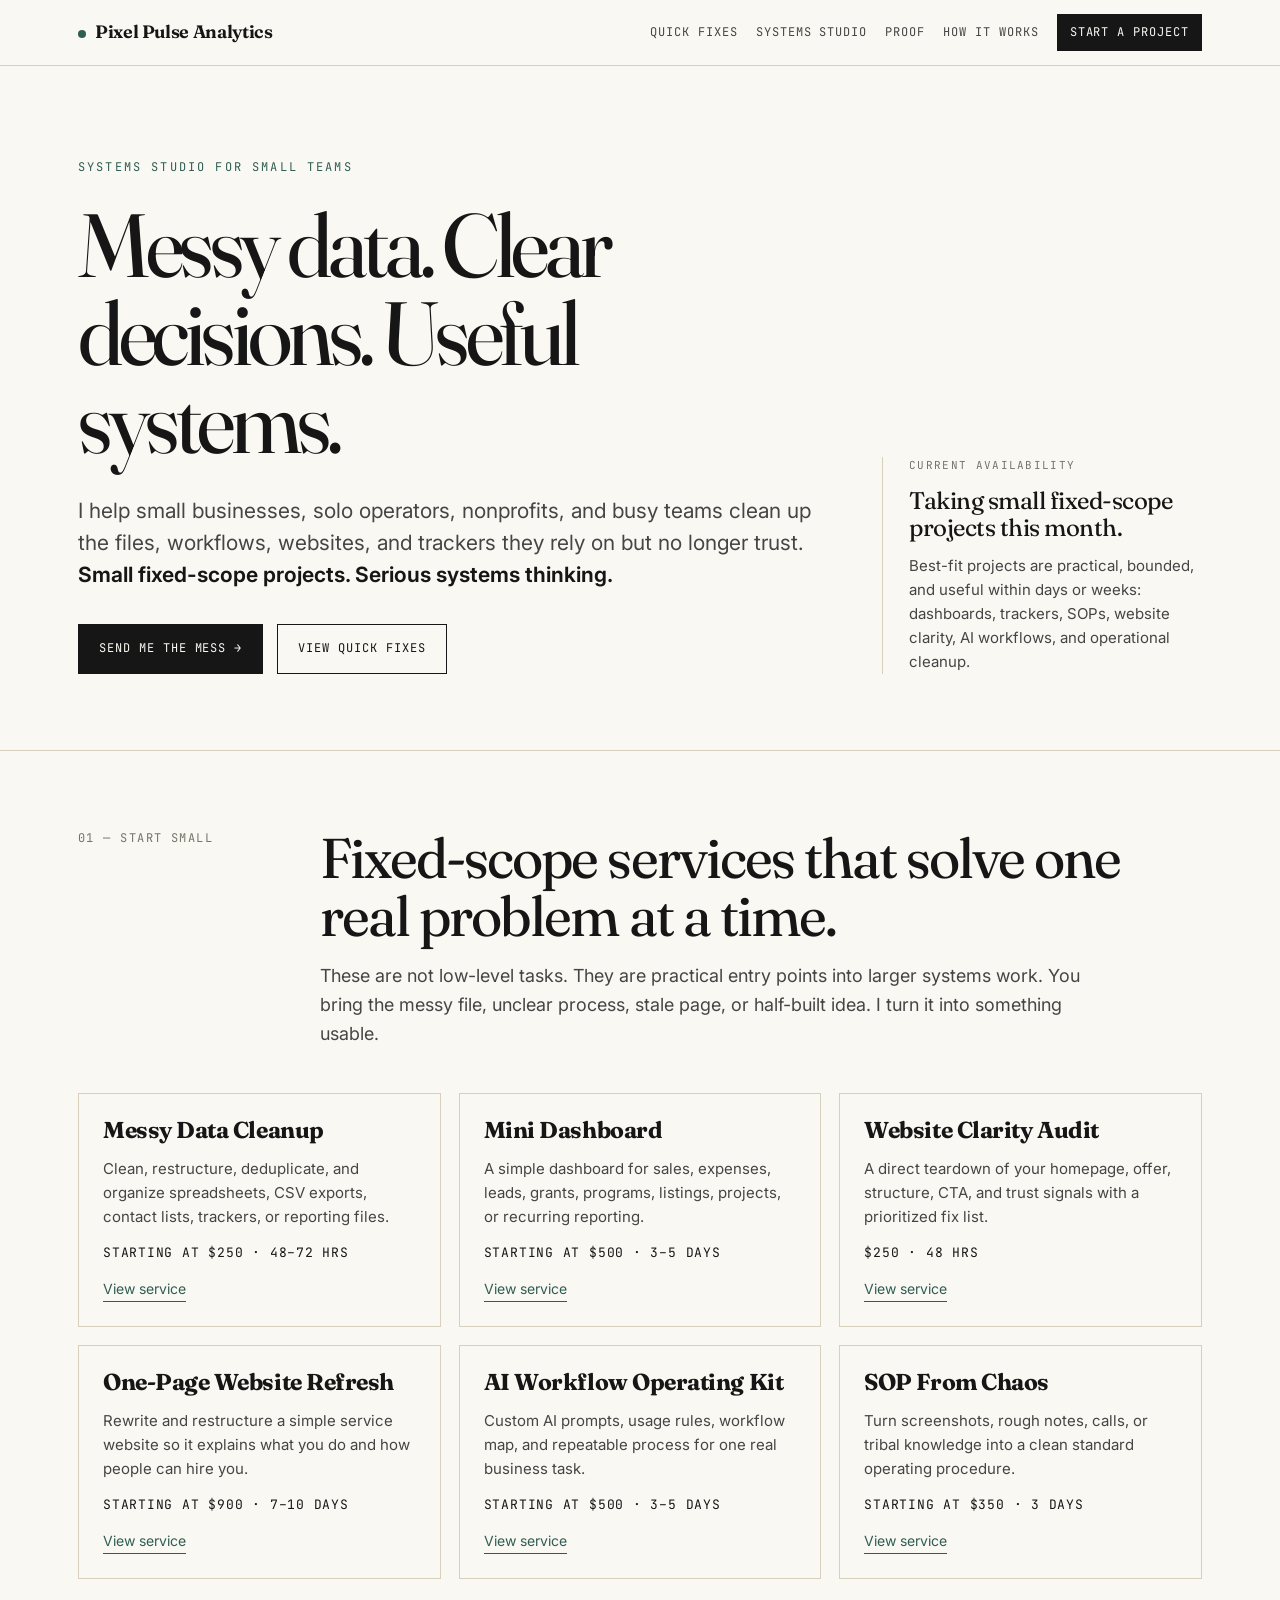
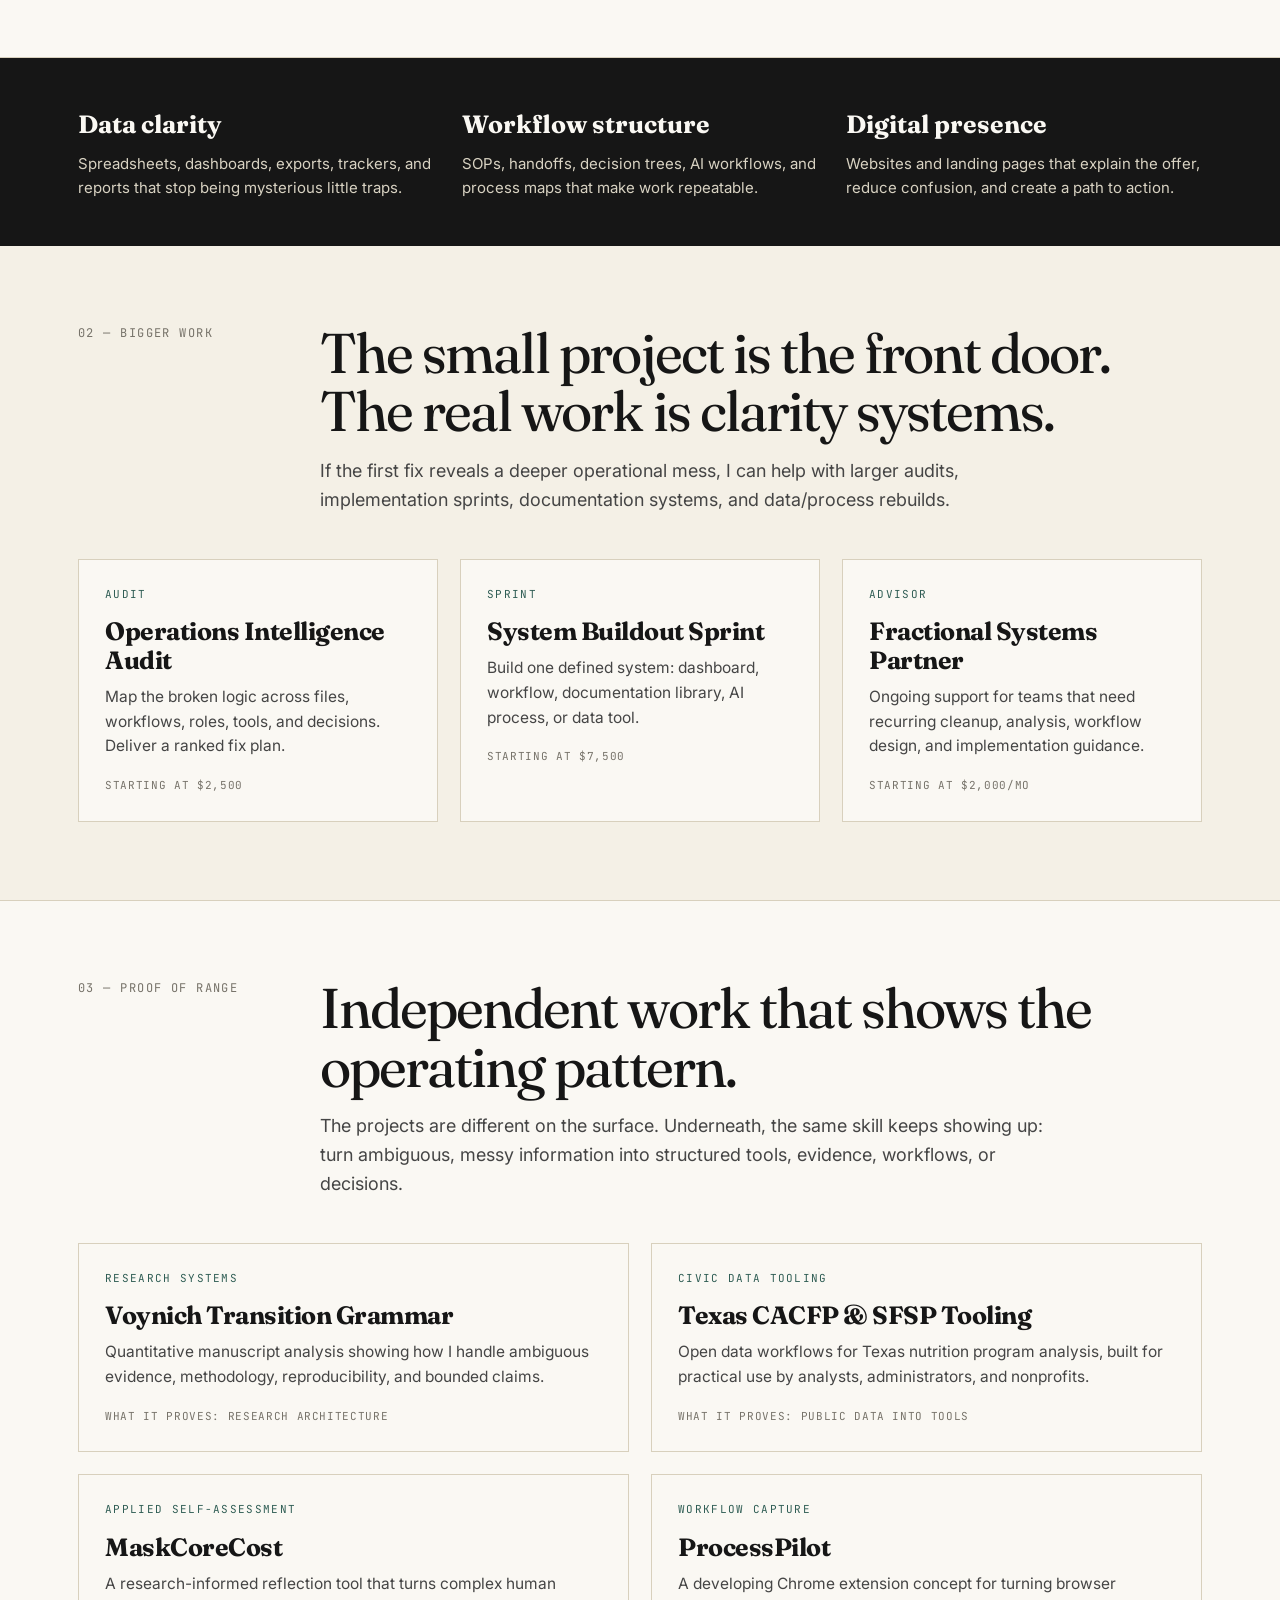
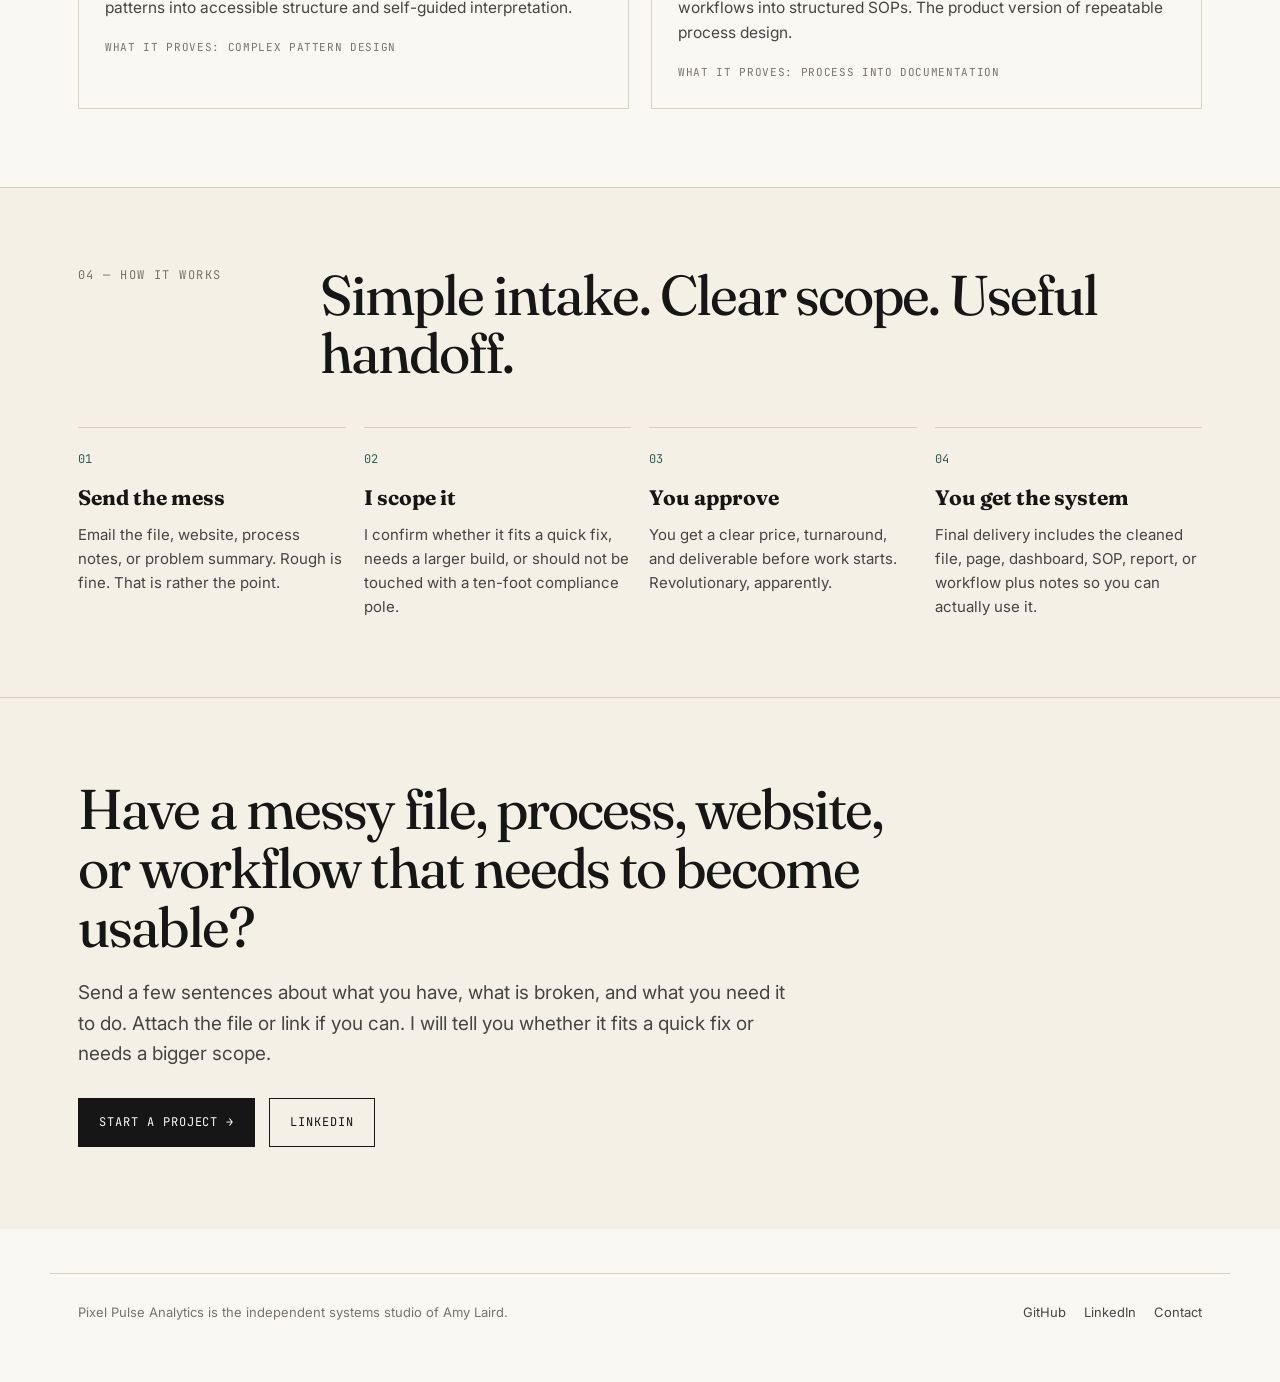
==== commit a397fb62: "Route project CTAs through contact page" ====
--- a/index.html
+++ b/index.html
@@ -24,7 +24,7 @@
       <a href="#systems">Systems studio</a>
       <a href="#proof">Proof</a>
       <a href="#process">How it works</a>
-      <a class="nav-cta" href="#contact">Start a project</a>
+      <a class="nav-cta" href="/contact.html">Start a project</a>
     </nav>
   </div>
 </header>
@@ -37,7 +37,7 @@
         <h1>Messy data. Clear decisions. Useful systems.</h1>
         <p class="hero-copy">I help small businesses, solo operators, nonprofits, and busy teams clean up the files, workflows, websites, and trackers they rely on but no longer trust. <strong>Small fixed-scope projects. Serious systems thinking.</strong></p>
         <div class="cta-row">
-          <a class="btn primary" href="mailto:hello@pixelpulseanalytics.com?subject=Project%20inquiry">Send me the mess →</a>
+          <a class="btn primary" href="/contact.html">Send me the mess →</a>
           <a class="btn secondary" href="#services">View quick fixes</a>
         </div>
       </div>
@@ -220,7 +220,7 @@
       <h2>Have a messy file, process, website, or workflow that needs to become usable?</h2>
       <p>Send a few sentences about what you have, what is broken, and what you need it to do. Attach the file or link if you can. I will tell you whether it fits a quick fix or needs a bigger scope.</p>
       <div class="cta-row">
-        <a class="btn primary" href="mailto:hello@pixelpulseanalytics.com?subject=Project%20inquiry">hello@pixelpulseanalytics.com →</a>
+        <a class="btn primary" href="/contact.html">Start a project →</a>
         <a class="btn secondary" href="https://www.linkedin.com/in/amy-laird" target="_blank" rel="noopener">LinkedIn</a>
       </div>
     </div>
@@ -233,7 +233,7 @@
     <div class="footer-links">
       <a href="https://github.com/amy2213" target="_blank" rel="noopener">GitHub</a>
       <a href="https://www.linkedin.com/in/amy-laird" target="_blank" rel="noopener">LinkedIn</a>
-      <a href="mailto:hello@pixelpulseanalytics.com">Email</a>
+      <a href="/contact.html">Contact</a>
     </div>
   </div>
 </footer>
--- a/assets/styles.css
+++ b/assets/styles.css
@@ -55,22 +55,23 @@
   top: 0;
   z-index: 50;
   border-bottom: 1px solid var(--rule);
-  background: rgba(250, 248, 243, 0.93);
+  background: rgba(250, 248, 243, 0.94);
   backdrop-filter: blur(10px);
 }
 .topbar .container {
   display: flex;
   align-items: center;
   justify-content: space-between;
-  gap: 22px;
-  padding-top: 16px;
-  padding-bottom: 16px;
+  gap: 18px;
+  padding-top: 14px;
+  padding-bottom: 14px;
 }
 .brand {
   text-decoration: none;
   font-weight: 650;
   letter-spacing: -0.02em;
   font-size: 18px;
+  white-space: nowrap;
 }
 .brand::before {
   content: "";
@@ -143,6 +144,7 @@
   display: inline-flex;
   gap: 10px;
   align-items: center;
+  justify-content: center;
   text-decoration: none;
   text-transform: uppercase;
   letter-spacing: 0.08em;
@@ -150,6 +152,7 @@
   padding: 14px 20px;
   border: 1px solid var(--ink);
   transition: 0.2s ease;
+  min-height: 48px;
 }
 .btn.primary { background: var(--ink); color: var(--paper); }
 .btn.primary:hover { background: var(--accent); border-color: var(--accent); transform: translateY(-2px); }
@@ -279,6 +282,16 @@
 .close h2 { margin-bottom: 22px; }
 .close p { max-width: 720px; color: var(--ink-soft); font-size: 19px; margin-bottom: 28px; }
 
+.contact-panel {
+  border: 1px solid var(--rule);
+  background: var(--paper);
+  padding: 28px;
+}
+.contact-panel h3 { margin-bottom: 12px; }
+.contact-panel p + p { margin-top: 10px; }
+.contact-list { display: grid; gap: 14px; margin-top: 20px; }
+.contact-list a { color: var(--accent); overflow-wrap: anywhere; }
+
 footer { padding: 44px 0 58px; color: var(--ink-muted); font-size: 13px; }
 footer .container { display: flex; justify-content: space-between; gap: 20px; flex-wrap: wrap; border-top: 1px solid var(--rule); padding-top: 28px; }
 footer a { color: var(--ink-soft); text-decoration: none; border-bottom: 1px solid transparent; }
@@ -286,18 +299,36 @@
 .footer-links { display: flex; gap: 18px; flex-wrap: wrap; }
 
 @media (max-width: 900px) {
-  .topbar .container, .hero-grid, .section-head, .grid-2, .grid-3, .offer-grid, .strip-grid, .steps { grid-template-columns: 1fr; display: grid; }
-  .topbar .container { display: flex; align-items: flex-start; }
-  nav { justify-content: flex-start; }
+  .hero-grid, .section-head, .grid-2, .grid-3, .offer-grid, .strip-grid, .steps { grid-template-columns: 1fr; }
+  .topbar .container {
+    align-items: flex-start;
+    flex-wrap: wrap;
+  }
+  nav { justify-content: flex-start; gap: 12px; }
   .hero { padding: 60px 0; }
   .status-card { border-left: 0; border-top: 1px solid var(--rule); padding-left: 0; padding-top: 24px; }
   .section { padding: 58px 0; }
+  .offer, .card { padding: 22px; }
 }
 
 @media (max-width: 620px) {
   body { font-size: 16px; }
   .container { padding: 0 20px; }
+  .topbar .container { gap: 12px; }
+  .brand { font-size: 17px; }
+  nav {
+    width: 100%;
+    display: grid;
+    grid-template-columns: 1fr;
+  }
   nav a:not(.nav-cta) { display: none; }
-  .hero-copy { font-size: 18px; }
-  .btn { width: 100%; justify-content: center; }
-}
+  .nav-cta { text-align: center; padding: 11px 14px; }
+  h1 { font-size: clamp(40px, 14vw, 58px); letter-spacing: -0.045em; }
+  h2 { font-size: clamp(30px, 10vw, 44px); }
+  .hero-copy, .section-intro, .close p { font-size: 18px; }
+  .service-hero { padding: 52px 0 44px; }
+  .service-meta { gap: 8px; }
+  .tag { width: 100%; text-align: center; }
+  .btn { width: 100%; }
+  footer .container { display: grid; }
+}
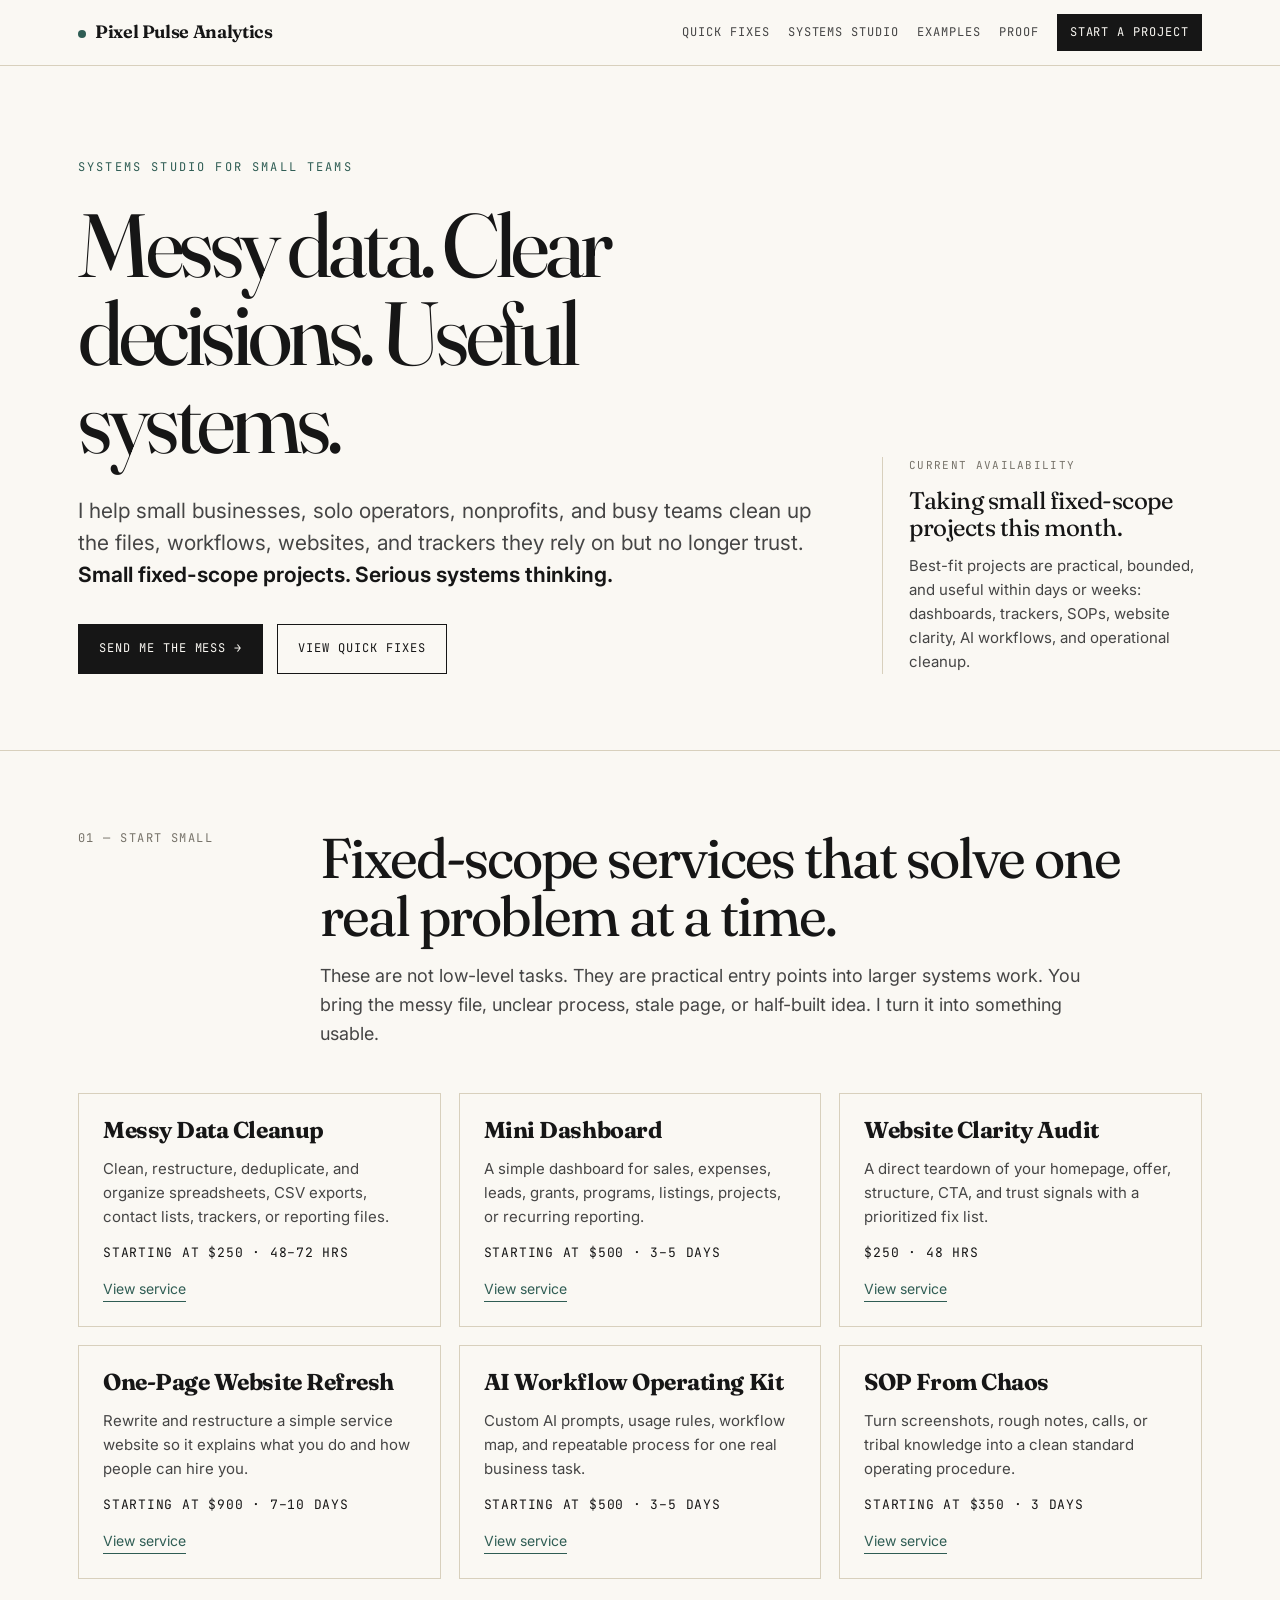
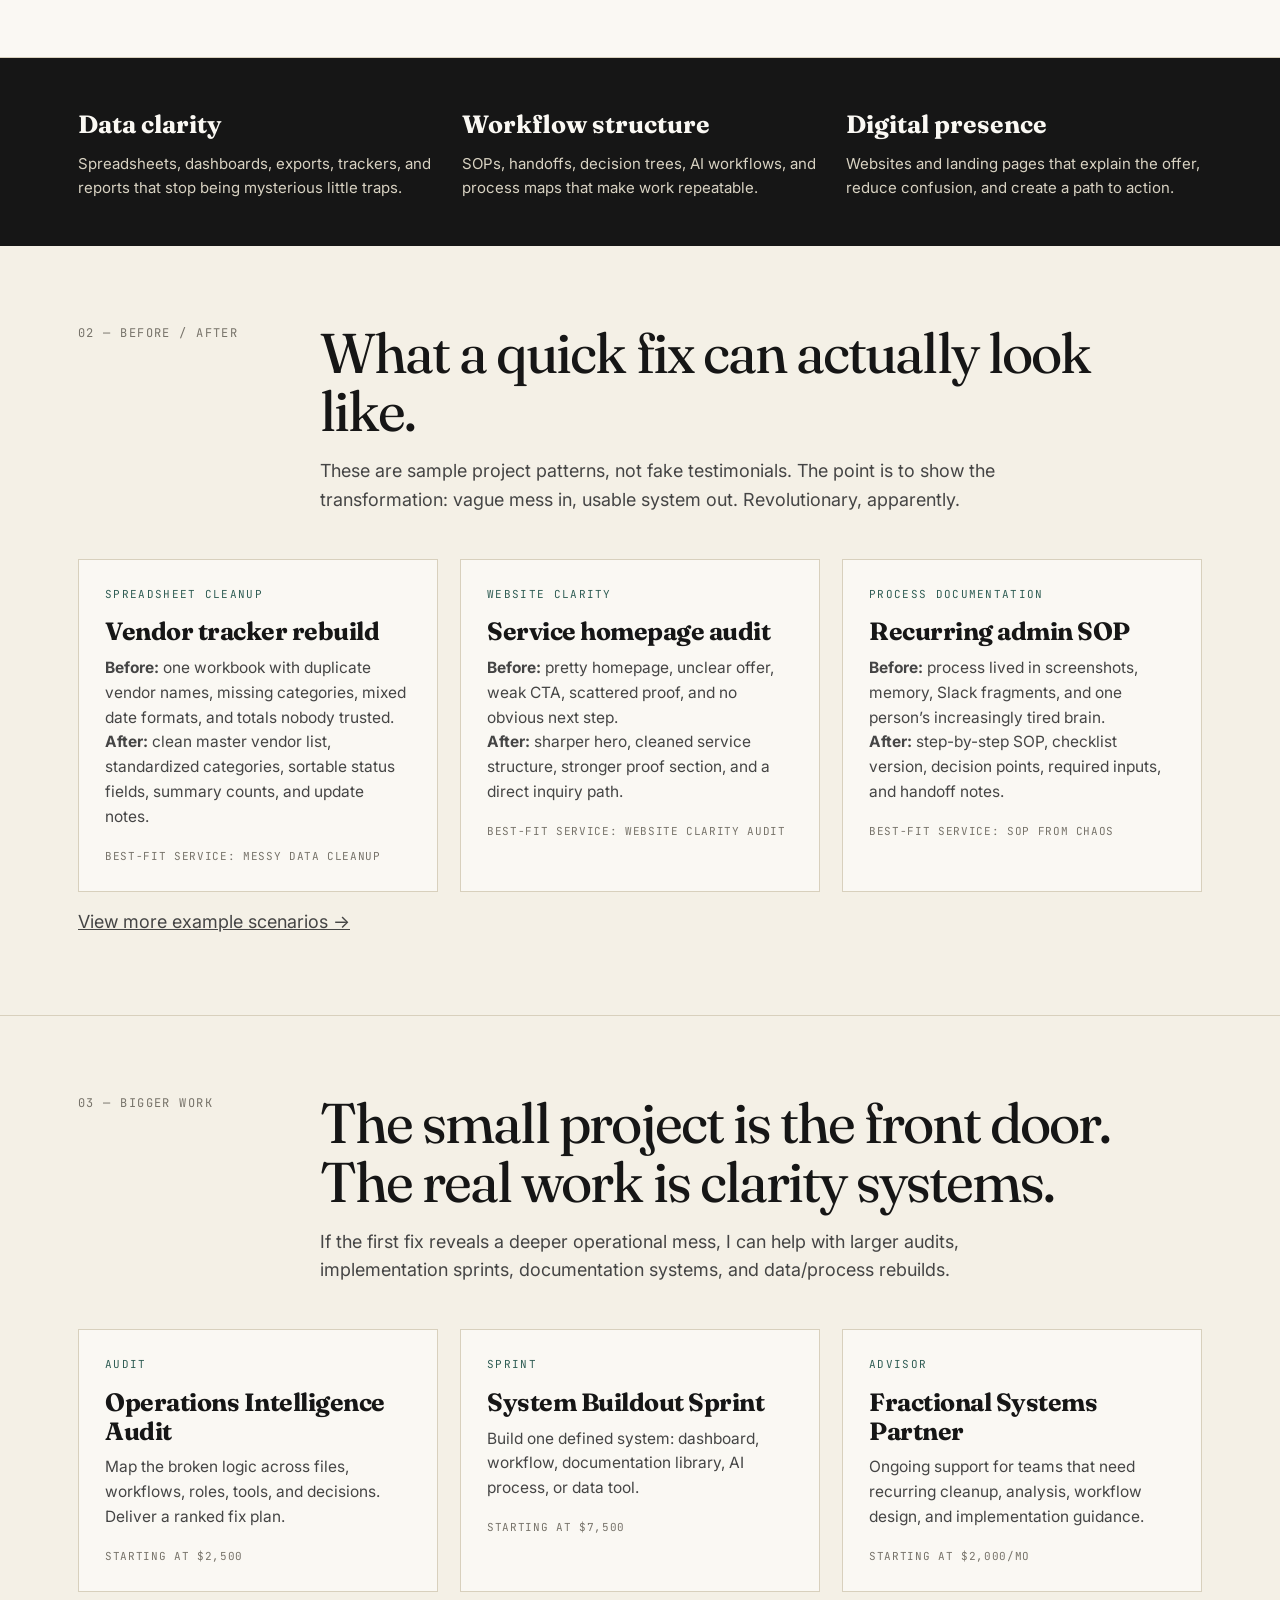
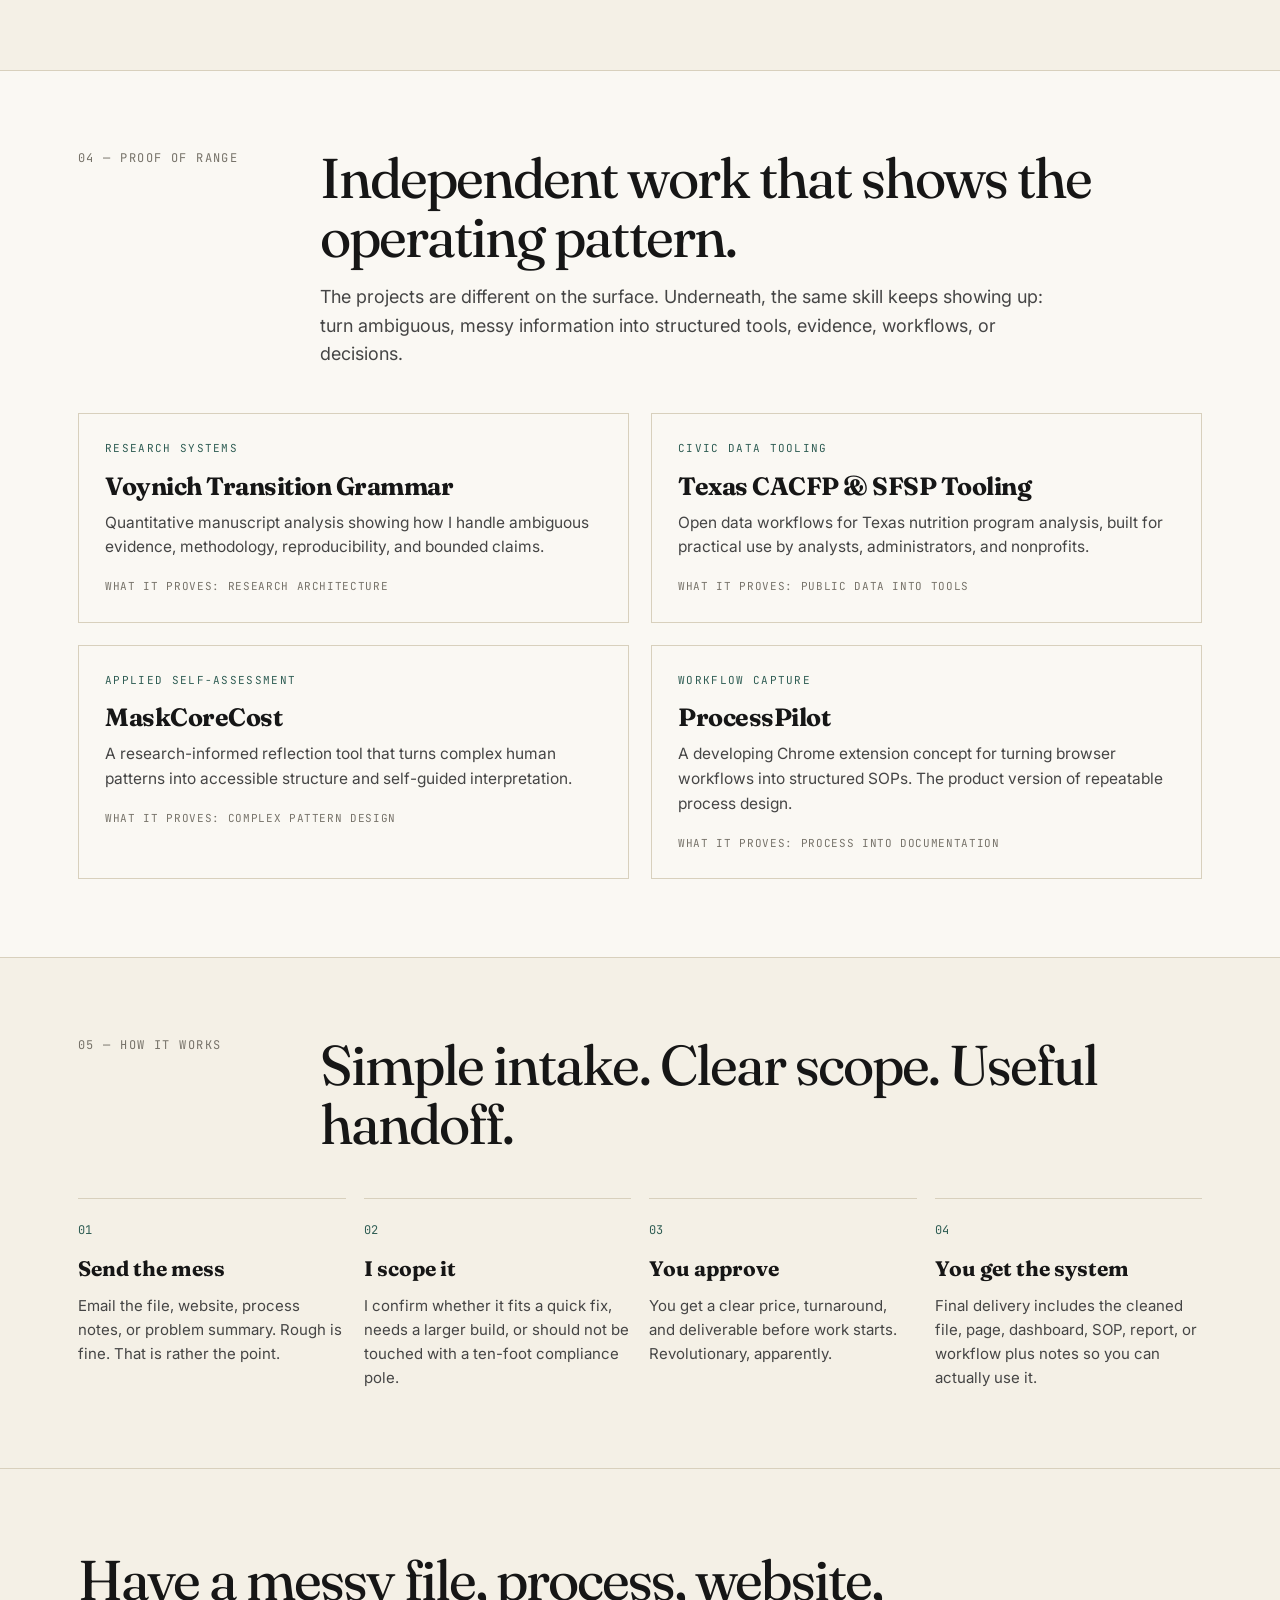
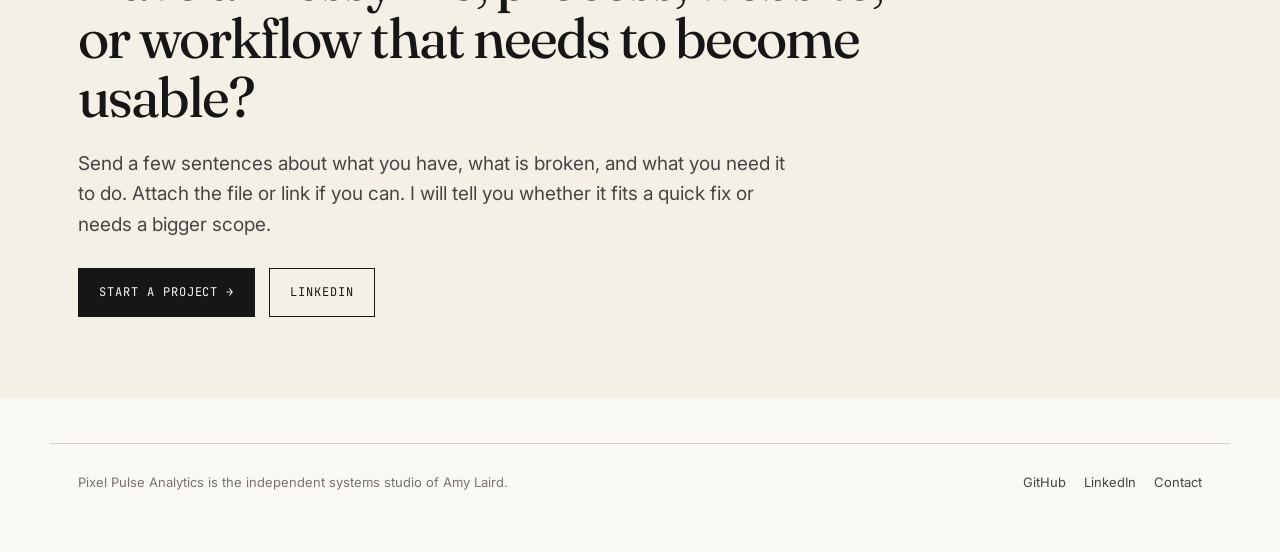
==== commit 6e19ac46: "Wire brand assets and add before after examples to homepage" ====
--- a/index.html
+++ b/index.html
@@ -9,6 +9,12 @@
 <meta property="og:description" content="Messy data, broken workflows, stale websites, and scattered information turned into clear systems you can use." />
 <meta property="og:type" content="website" />
 <meta property="og:url" content="https://pixelpulseanalytics.com" />
+<meta property="og:image" content="https://pixelpulseanalytics.com/assets/og-preview.svg" />
+<meta name="twitter:card" content="summary_large_image" />
+<meta name="twitter:title" content="Pixel Pulse Analytics" />
+<meta name="twitter:description" content="Messy data. Clear decisions. Useful systems." />
+<meta name="twitter:image" content="https://pixelpulseanalytics.com/assets/og-preview.svg" />
+<link rel="icon" href="/assets/favicon.svg" type="image/svg+xml" />
 <link rel="preconnect" href="https://fonts.googleapis.com" />
 <link rel="preconnect" href="https://fonts.gstatic.com" crossorigin />
 <link href="https://fonts.googleapis.com/css2?family=Fraunces:ital,opsz,wght@0,9..144,300..900;1,9..144,300..900&family=Inter:wght@400;500;600;700&family=JetBrains+Mono:wght@400;500&display=swap" rel="stylesheet" />
@@ -22,8 +28,8 @@
     <nav aria-label="Main navigation">
       <a href="#services">Quick fixes</a>
       <a href="#systems">Systems studio</a>
+      <a href="#examples">Examples</a>
       <a href="#proof">Proof</a>
-      <a href="#process">How it works</a>
       <a class="nav-cta" href="/contact.html">Start a project</a>
     </nav>
   </div>
@@ -116,10 +122,46 @@
     </div>
   </section>
 
+  <section class="section alt" id="examples">
+    <div class="container">
+      <div class="section-head">
+        <div class="section-num mono">02 — Before / after</div>
+        <div>
+          <h2>What a quick fix can actually look like.</h2>
+          <p class="section-intro">These are sample project patterns, not fake testimonials. The point is to show the transformation: vague mess in, usable system out. Revolutionary, apparently.</p>
+        </div>
+      </div>
+      <div class="grid-3">
+        <article class="card">
+          <div class="label">Spreadsheet cleanup</div>
+          <h3>Vendor tracker rebuild</h3>
+          <p><strong>Before:</strong> one workbook with duplicate vendor names, missing categories, mixed date formats, and totals nobody trusted.</p>
+          <p><strong>After:</strong> clean master vendor list, standardized categories, sortable status fields, summary counts, and update notes.</p>
+          <div class="meta">Best-fit service: Messy Data Cleanup</div>
+        </article>
+        <article class="card">
+          <div class="label">Website clarity</div>
+          <h3>Service homepage audit</h3>
+          <p><strong>Before:</strong> pretty homepage, unclear offer, weak CTA, scattered proof, and no obvious next step.</p>
+          <p><strong>After:</strong> sharper hero, cleaned service structure, stronger proof section, and a direct inquiry path.</p>
+          <div class="meta">Best-fit service: Website Clarity Audit</div>
+        </article>
+        <article class="card">
+          <div class="label">Process documentation</div>
+          <h3>Recurring admin SOP</h3>
+          <p><strong>Before:</strong> process lived in screenshots, memory, Slack fragments, and one person’s increasingly tired brain.</p>
+          <p><strong>After:</strong> step-by-step SOP, checklist version, decision points, required inputs, and handoff notes.</p>
+          <div class="meta">Best-fit service: SOP From Chaos</div>
+        </article>
+      </div>
+      <p class="section-intro"><a href="/examples.html">View more example scenarios →</a></p>
+    </div>
+  </section>
+
   <section class="section alt">
     <div class="container">
       <div class="section-head">
-        <div class="section-num mono">02 — Bigger work</div>
+        <div class="section-num mono">03 — Bigger work</div>
         <div>
           <h2>The small project is the front door. The real work is clarity systems.</h2>
           <p class="section-intro">If the first fix reveals a deeper operational mess, I can help with larger audits, implementation sprints, documentation systems, and data/process rebuilds.</p>
@@ -151,7 +193,7 @@
   <section class="section" id="proof">
     <div class="container">
       <div class="section-head">
-        <div class="section-num mono">03 — Proof of range</div>
+        <div class="section-num mono">04 — Proof of range</div>
         <div>
           <h2>Independent work that shows the operating pattern.</h2>
           <p class="section-intro">The projects are different on the surface. Underneath, the same skill keeps showing up: turn ambiguous, messy information into structured tools, evidence, workflows, or decisions.</p>
@@ -189,7 +231,7 @@
   <section class="section alt" id="process">
     <div class="container">
       <div class="section-head">
-        <div class="section-num mono">04 — How it works</div>
+        <div class="section-num mono">05 — How it works</div>
         <div>
           <h2>Simple intake. Clear scope. Useful handoff.</h2>
         </div>
